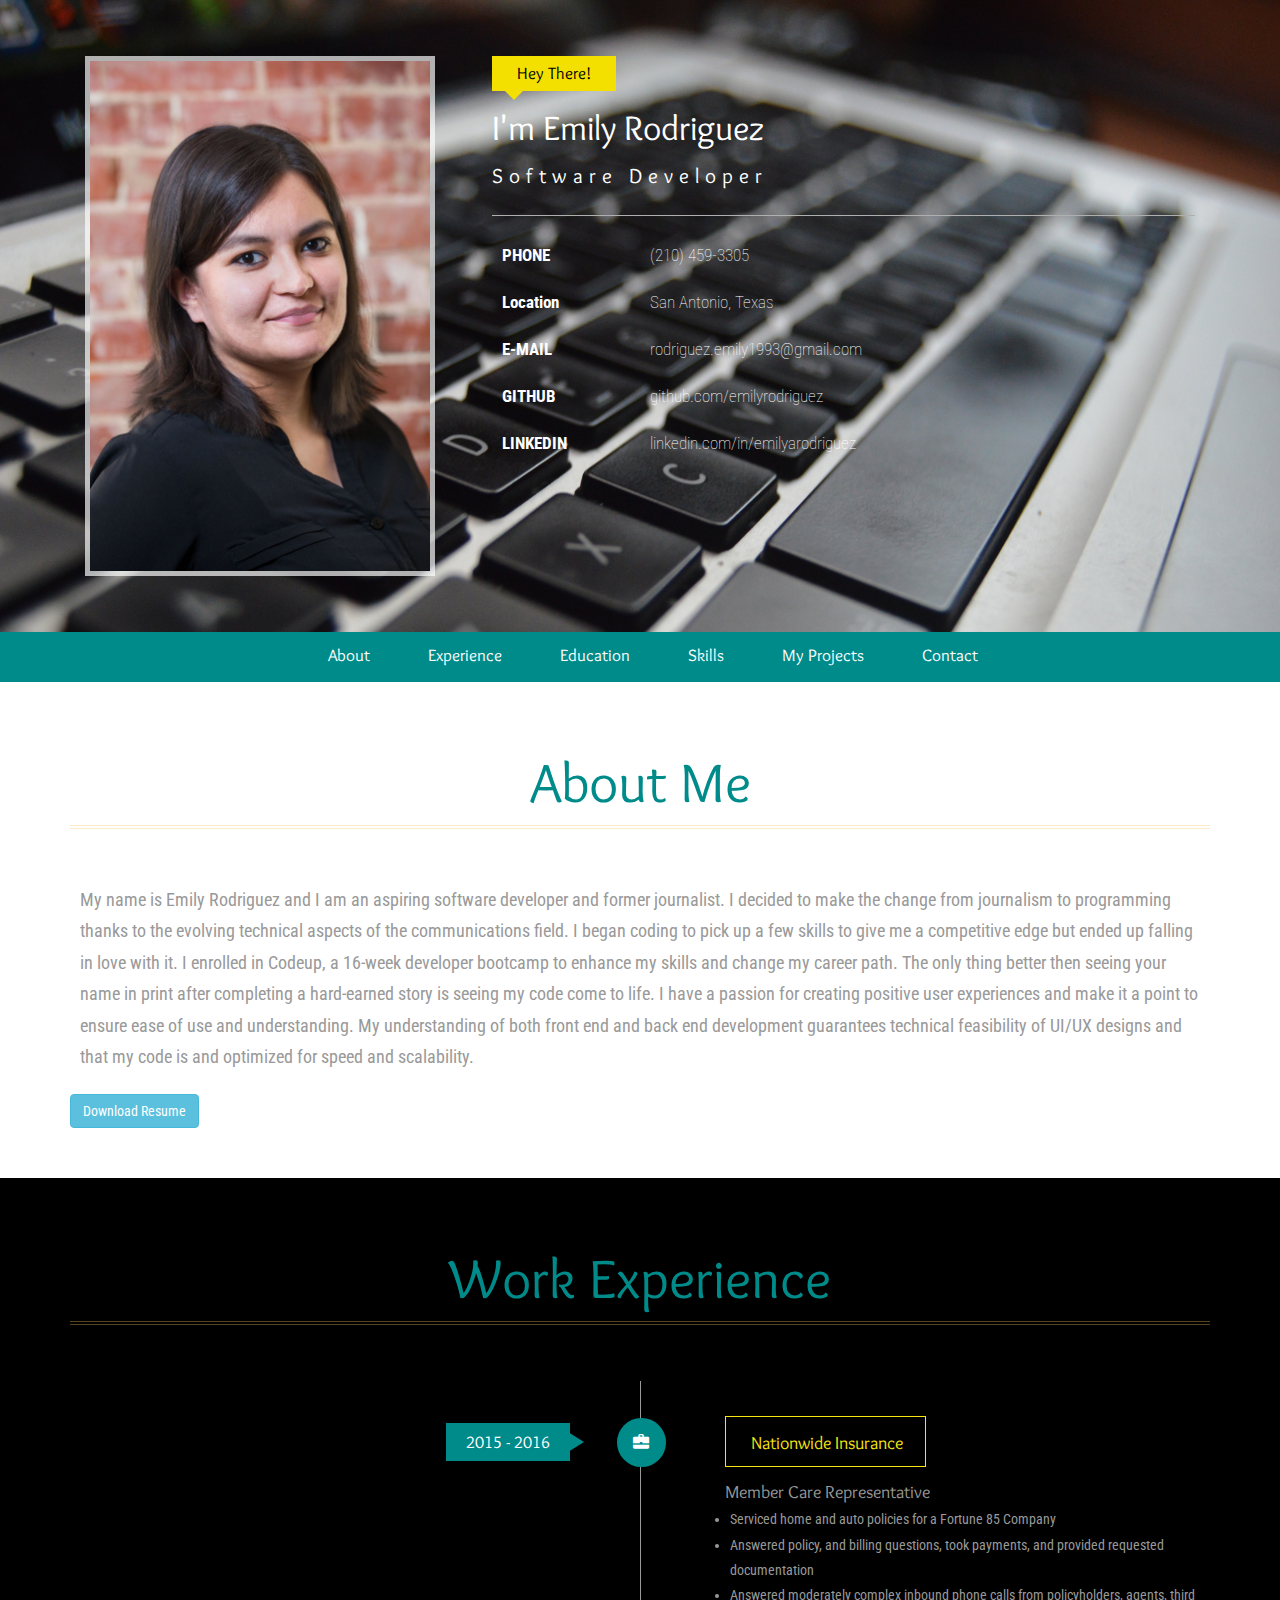
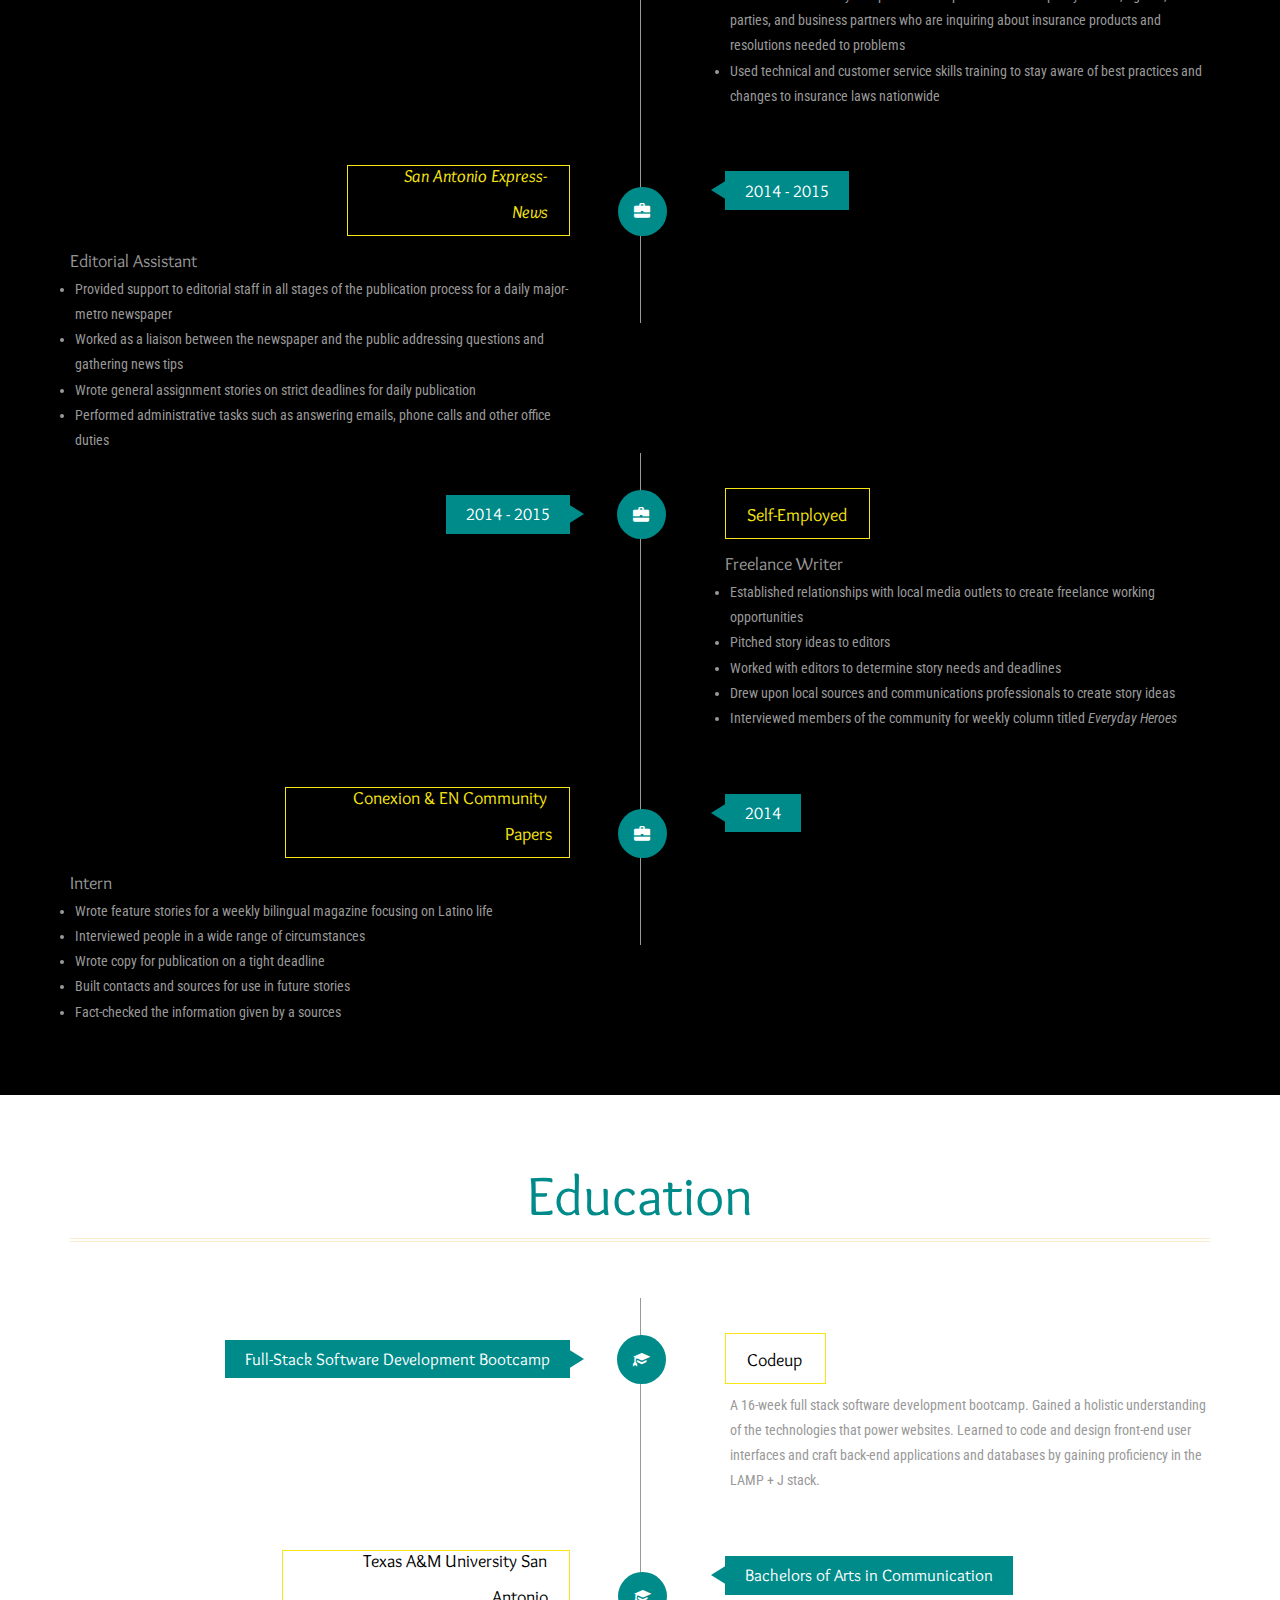
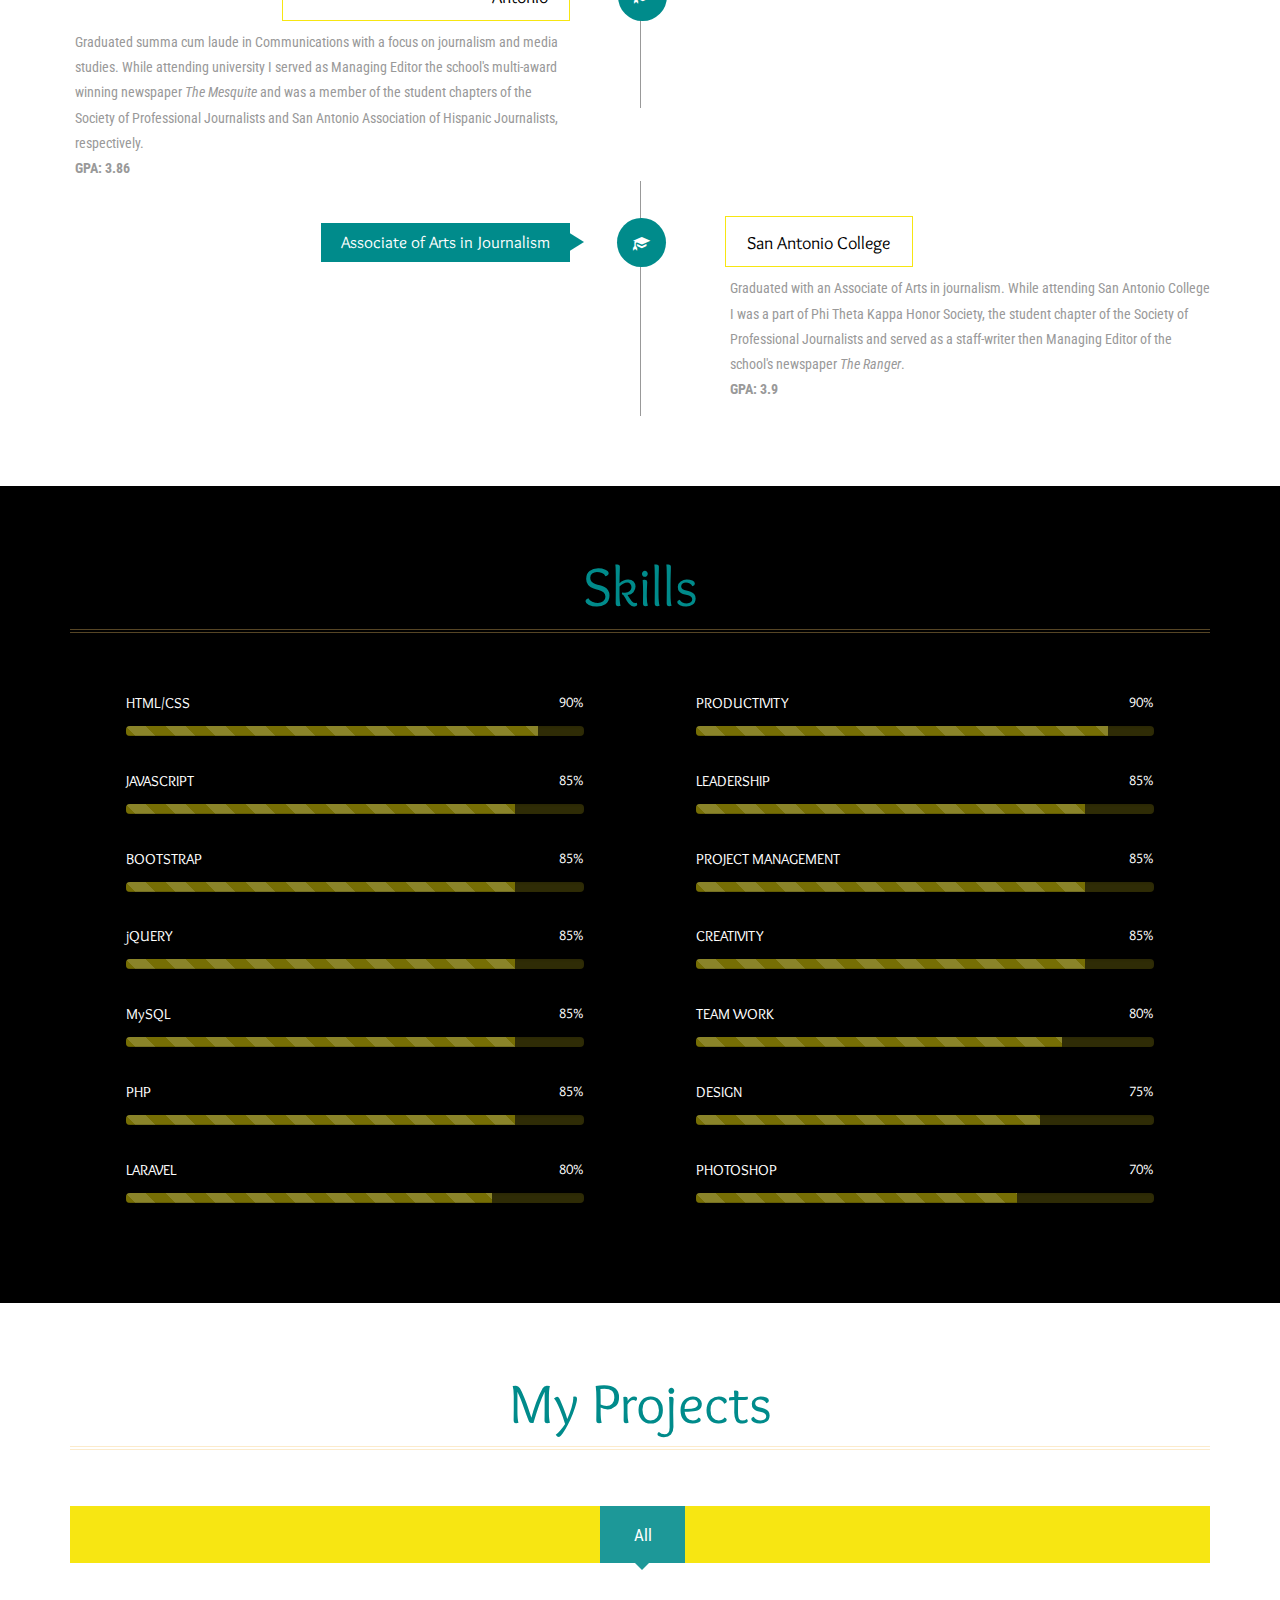
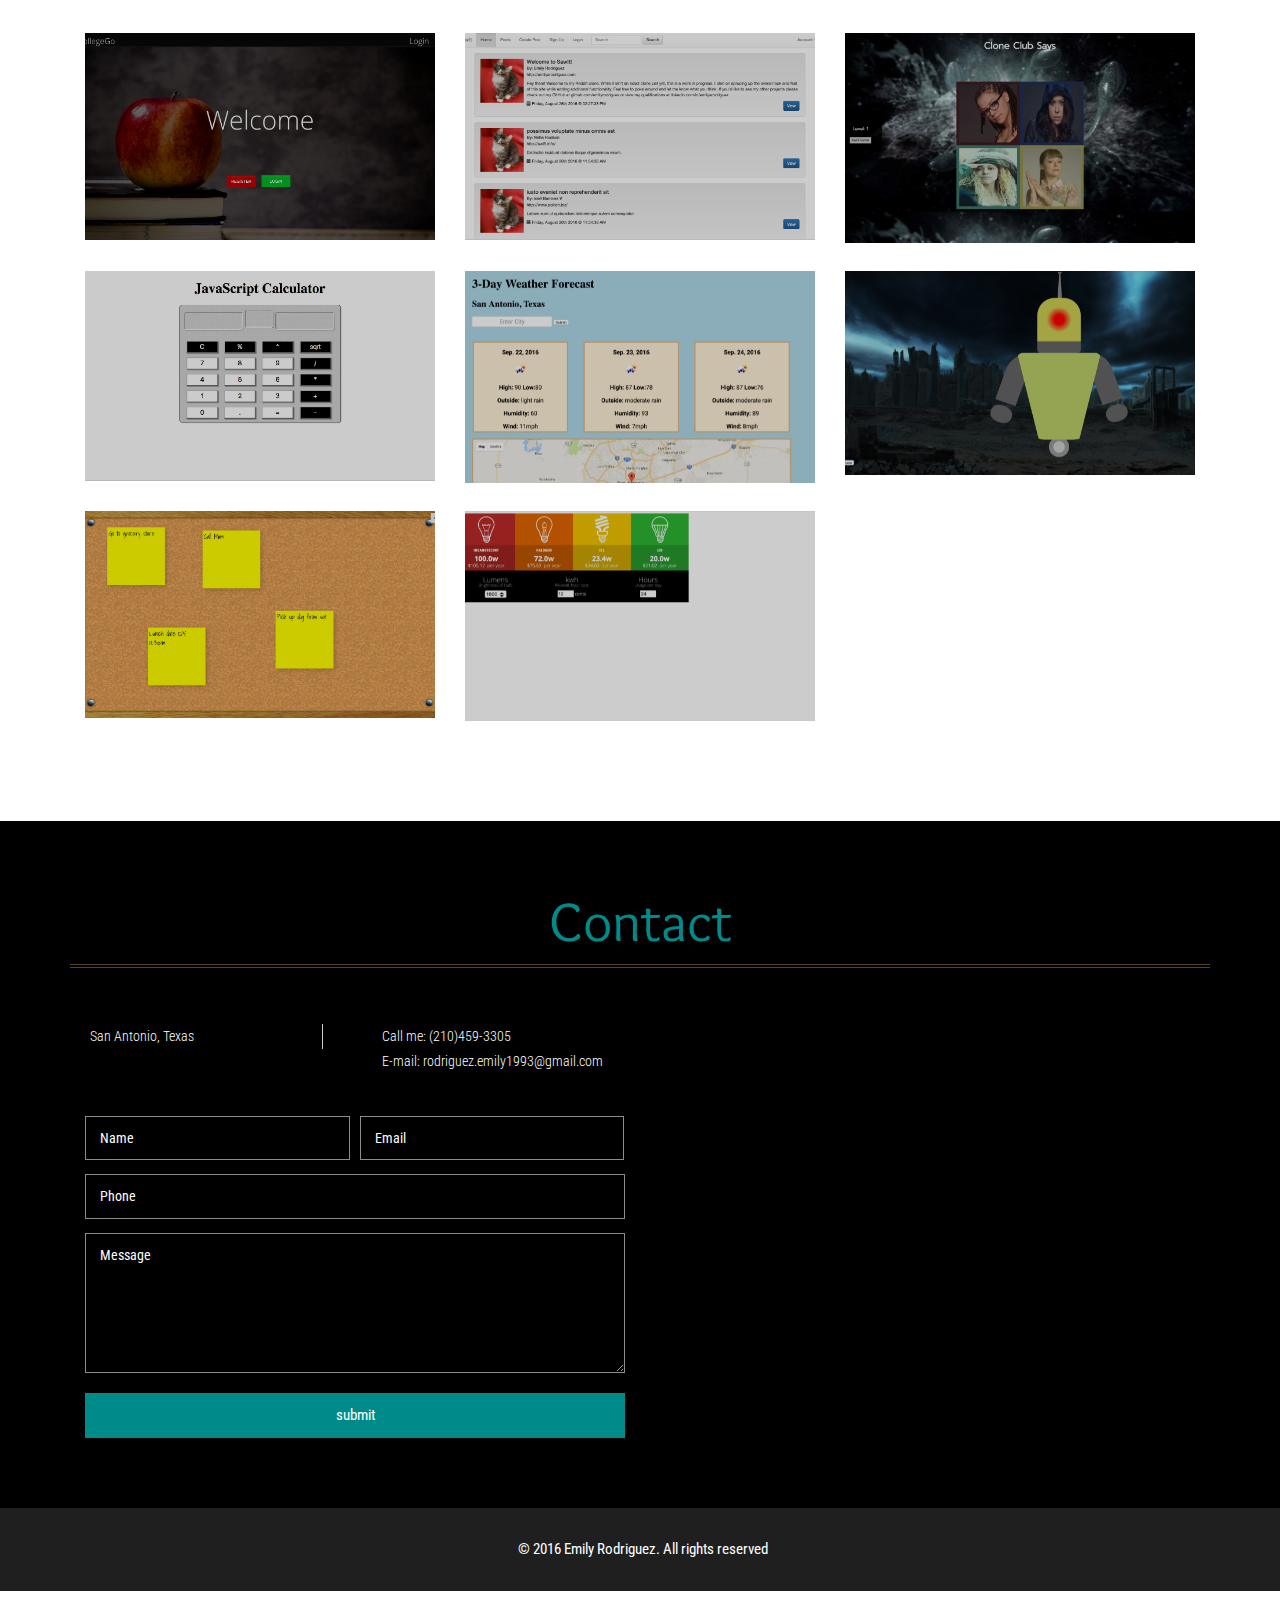
==== public/index.html @ fa739c0a "added bulb calculator portfolio item" ====
<!--
Author: W3layouts
Author URL: http://w3layouts.com
License: Creative Commons Attribution 3.0 Unported
License URL: http://creativecommons.org/licenses/by/3.0/
-->
<!DOCTYPE html>
<html>
	<head>
		<title>Emily Rodriguez Portfolio</title>
<meta name="viewport" content="width=device-width, initial-scale=1">
<meta http-equiv="Content-Type" content="text/html; charset=utf-8" />
<meta name="keywords" content="Web Developer, Software Developer, Software Engineer, entry-level"/>
<link href="css/bootstrap.css" type="text/css" rel="stylesheet" media="all">
<link href="css/style.css" type="text/css" rel="stylesheet" media="all">
<link href='//fonts.googleapis.com/css?family=Overlock:400,400italic,700,700italic,900,900italic' rel='stylesheet' type='text/css'>
<link href='//fonts.googleapis.com/css?family=Roboto+Condensed:400,300,300italic,400italic,700,700italic' rel='stylesheet' type='text/css'>
	</head>
	<body>

	<div id="home" class="banner">
		<div class="banner-info">
			<div class="container">
				<div class="col-md-4 header-left">
					<img src="images/me.jpg" alt="Emily Rodriguez"/>
				</div>
				<div class="col-md-8 header-right">
					<h2>Hey There!</h2>
					<h1>I'm Emily Rodriguez</h1>
					<h3>Software Developer</h3>
					<ul class="address">
						<li>
							<ul class="address-text">
								<li><b>PHONE</b></li>
								<li>(210) 459-3305</li>
							</ul>
						</li>
						<li>
							<ul class="address-text">
								<li><b>Location</b></li>
								<li>San Antonio, Texas</li>
							</ul>
						</li>
						<li>
							<ul class="address-text">
								<li><b>E-MAIL</b></li>
								<li><a href="mailto:example@mail.com"> rodriguez.emily1993@gmail.com</a></li>
							</ul>
						</li>
						<li>
							<ul class="address-text">
								<li><b>GITHUB</b></li>
								<li><a href="https://github.com/emilyrodriguez">github.com/emilyrodriguez</a></li>
							</ul>
						</li>
						<li>
							<ul class="address-text">
								<li><b>LINKEDIN </b></li>
								<li><a href="https://www.linkedin.com/in/emilyarodriguez">linkedin.com/in/emilyarodriguez</a></li>
							</ul>
						</li>
					</ul>

				</div>
				<div class="clearfix"> </div>
			</div>
		</div>
	</div>

	<div class="top-nav wow">
		<div class="container">
			<div class="navbar-header logo">
				<button type="button" class="navbar-toggle collapsed" data-toggle="collapse" data-target="#bs-example-navbar-collapse-1">
					Menu
				</button>
			</div>

			<div class="collapse navbar-collapse" id="bs-example-navbar-collapse-1">
				<div class="menu">
					<ul class="nav navbar">
						<li><a href="#about" class="scroll">About</a></li>
						<li><a href="#work" class="scroll">Experience</a></li>
						<li><a href="#education" class="scroll">Education</a></li>
						<li><a href="#skills" class="scroll">Skills</a></li>
						<li><a href="#projects" class="scroll">My Projects</a></li>
						<li><a href="#contact" class="scroll">Contact</a></li>
					</ul>
					<div class="clearfix"> </div>
				</div>
			</div>
		</div>
	</div>	

	<div id="about" class="about">
		<div class="container">
			<h3 class="title"> About Me</h3>
			<div>
				<p class="about">My name is Emily Rodriguez and I am an aspiring software developer and former journalist. I decided to make the change from journalism to programming thanks to the evolving technical aspects of the communications field. I began coding to pick up a few skills to give me a competitive edge but ended up falling in love with it. I enrolled in Codeup, a 16-week developer bootcamp to enhance my skills and change my career path. The only thing better then seeing your name in print after completing a hard-earned story is seeing my code come to life. I have a passion for creating positive user experiences and make it a point to ensure ease of use and understanding. My understanding of both front end and back end development guarantees technical feasibility of UI/UX designs and that my code is and optimized for speed and scalability.</p>

				<form method="get" action="/images/resume.pdf">
					<button class="btn btn-info resume" type="submit">Download Resume</button>
				</form>
			</div>
		
	</div>

	<div id="work" class="work">
		<div class="container">
			<h3 class="title">Work Experience</h3>
			<div class="work-info"> 
				<div class="col-md-6 work-left"> 
					<h4>2015 - 2016 </h4>
				</div>
				<div class="col-md-6 work-right"> 
					<h5><span class="glyphicon glyphicon-briefcase"></span> Nationwide Insurance</h5>
					<h6>Member Care Representative</h6>
					<ul>
						<li>Serviced home and auto policies for a Fortune 85 Company</li>
						<li>Answered policy, and billing questions, took payments, and provided requested documentation</li>
						<li>Answered moderately complex inbound phone calls from policyholders, agents, third parties, and business partners who are inquiring about insurance products and resolutions needed to problems</li>
						<li>Used technical and customer service skills training to stay aware of best practices and changes to insurance laws nationwide</li>
					</ul>
				</div>
				<div class="clearfix"> </div>
			</div>
			<div class="work-info"> 
				<div class="col-md-6 work-right work-right2"> 
					<h4>2014 - 2015</h4>
				</div>
				<div class="col-md-6 work-left work-left2"> 
					<h5><i>San Antonio Express-News</i> <span class="glyphicon glyphicon-briefcase"> </span></h5>
					<h6>Editorial Assistant</h6>
					<ul>
						<li>Provided support to editorial staff in all stages of the publication process for a daily major-metro newspaper</li>
						<li>Worked as a liaison between the newspaper and the public addressing questions and gathering news tips</li>
						<li>Wrote general assignment stories on strict deadlines for daily publication</li>
						<li>Performed administrative tasks such as answering emails, phone calls and other office duties</li>
					</ul>
				</div>
				<div class="clearfix"> </div>
			</div>
			<div class="work-info"> 
				<div class="col-md-6 work-left"> 
					<h4>2014 - 2015</h4>
				</div>
				<div class="col-md-6 work-right"> 
					<h5><span class="glyphicon glyphicon-briefcase"> </span>Self-Employed</h5>
					<h6>Freelance Writer</h6>
					<ul>
						<li>Established relationships with local media outlets to create freelance working opportunities</li>
						<li>Pitched story ideas to editors</li> 
						<li>Worked with editors to determine story needs and deadlines</li>
						<li>Drew upon local sources and communications professionals to create story ideas</li>
						<li>Interviewed members of the community for weekly column titled <i>Everyday Heroes</i></li>
					</ul>
				</div>
				<div class="clearfix"> </div>
			</div>
			<div class="work-info"> 
				<div class="col-md-6 work-right work-right2"> 
					<h4>2014 </h4>
				</div>
				<div class="col-md-6 work-left work-left2"> 
					<h5> Conexion & EN Community Papers<span class="glyphicon glyphicon-briefcase"></span> </h5>
					<h6>Intern</h6>
					<ul>
						<li>Wrote feature stories for a weekly bilingual magazine focusing on Latino life</li>
						<li>Interviewed people in a wide range of circumstances</li>
						<li>Wrote copy for publication on a tight deadline</li>
						<li>Built contacts and sources for use in future stories
						<li>Fact-checked the information given by a sources</li>
					</ul>
				</div>
				<div class="clearfix"> </div>
			</div>
		</div>
	</div>
	<!--//work-experience-->
	<!--education-->
	<div id="education" class="education">
		<div class="container">
			<h3 class="title">Education</h3>
			<div class="work-info"> 
				<div class="col-md-6 work-left"> 
					<h4>Full-Stack Software Development Bootcamp</h4>
				</div>
				<div class="col-md-6 work-right"> 
					<h5><span class="glyphicon glyphicon-education"></span>Codeup</h5>
					<p>A 16-week full stack software development bootcamp. Gained a holistic understanding of the technologies that power websites. Learned to code and design front-end user interfaces and craft back-end applications and databases by gaining proficiency in the LAMP + J stack.</p>
				</div>
				<div class="clearfix"> </div>
			</div>
			<div class="work-info"> 
				<div class="col-md-6 work-right work-right2"> 
					<h4>Bachelors of Arts in Communication</h4>
				</div>
				<div class="col-md-6 work-left work-left2"> 
					<h5> Texas A&M University San Antonio <span class="glyphicon glyphicon-education"></span></h5>
					<p align="left">Graduated summa cum laude in Communications with a focus on journalism and media studies. While attending university I served as Managing Editor the school's multi-award winning newspaper <i>The Mesquite</i> and was a member of the student chapters of the Society of Professional Journalists and San Antonio Association of Hispanic Journalists, respectively.</p>
					<p align="left"><b>GPA: 3.86</b></p>
				</div>
				<div class="clearfix"> </div>
			</div>
			<div class="work-info"> 
				<div class="col-md-6 work-left"> 
					<h4>Associate of Arts in Journalism</h4>
				</div>
				<div class="col-md-6 work-right"> 
					<h5><span class="glyphicon glyphicon-education"> </span>San Antonio College</h5>
					<p>Graduated with an Associate of Arts in journalism. While attending San Antonio College I was a part of Phi Theta Kappa Honor Society, the student chapter of the Society of Professional Journalists and served as a staff-writer then Managing Editor of the school's newspaper <i>The Ranger</i>.</p>
					<p><b>GPA: 3.9</b></p>
				</div>
				<div class="clearfix"> </div>
			</div>
		</div>
	</div>
	<!--//education-->
	<!--skills-->
	<div id="skills" class="skills">
		<div class="container">
			<h3 class="title">Skills</h3>
			<div class="skills-info">
				<div class="col-md-6 bar-grids">
					<h6>HTML/CSS<span>90% </span></h6>
					<div class="progress">
						<div class="progress-bar progress-bar-striped active" style="width: 90%">
						</div>
					</div>
					<h6>JAVASCRIPT  <span> 85% </span></h6>
					<div class="progress">
						<div class="progress-bar progress-bar-striped active" style="width: 85%">
						</div>
					</div>
					<h6>BOOTSTRAP  <span> 85% </span></h6>
					<div class="progress">
						<div class="progress-bar progress-bar-striped active" style="width: 85%">
						</div>
					</div>
					<h6>jQUERY<span> 85% </span></h6>
					<div class="progress">
						<div class="progress-bar progress-bar-striped active" style="width: 85%">
						</div>
					</div>

					<h6>MySQL<span> 85% </span></h6>
					<div class="progress">
						<div class="progress-bar progress-bar-striped active" style="width: 85%">
						</div>
					</div>
					<h6>PHP<span>85% </span></h6>
					<div class="progress">
						<div class="progress-bar progress-bar-striped active" style="width: 85%">
						</div>
					</div>

					<h6>LARAVEL<span> 80% </span></h6>
					<div class="progress">
						<div class="progress-bar progress-bar-striped active" style="width: 80%">
						</div>
					</div>
				</div>
				<div class="col-md-6 bar-grids">
					<h6>PRODUCTIVITY<span> 90% </span></h6>
					<div class="progress">
						<div class="progress-bar progress-bar-striped active" style="width: 90%">
						</div>
					</div>
					<h6>LEADERSHIP<span> 85% </span></h6>
					<div class="progress">
						<div class="progress-bar progress-bar-striped active" style="width: 85%">
						</div>
					</div>
					<h6>PROJECT MANAGEMENT <span> 85% </span></h6>
					<div class="progress">
						<div class="progress-bar progress-bar-striped active" style="width: 85%">
						</div>
					</div>
					<h6>CREATIVITY<span> 85% </span></h6>
					<div class="progress">
						<div class="progress-bar progress-bar-striped active" style="width: 85%">
						</div>
					</div>
					<h6>TEAM WORK<span> 80% </span></h6>
					<div class="progress">
						<div class="progress-bar progress-bar-striped active" style="width: 80%">
						</div>
					</div>
					<h6>DESIGN<span> 75% </span></h6>
					<div class="progress">
						<div class="progress-bar progress-bar-striped active" style="width: 75%">
						</div>
					</div>
					<h6>PHOTOSHOP<span> 70% </span></h6>
					<div class="progress">
						<div class="progress-bar progress-bar-striped active" style="width: 70%">
						</div>
					</div>
				</div>
				<div class="clearfix"> </div>
			</div>
		</div>
	</div>
	<!--//education-->
	<!--portfolio-->
	<div id="projects" class="portfolio">
		<div class="container">
			<h3 class="title wow zoomInLeft animated" data-wow-delay=".5s">My Projects</h3>
			<div class="sap_tabs">			
				<div id="horizontalTab" style="display: block; width: 100%; margin: 0px;">
					<ul class="resp-tabs-list wow fadeInUp animated" data-wow-delay=".7s">
						<li class="resp-tab-item"><span>All</span></li>
						<!-- <li class="resp-tab-item"><span>Html</span></li> -->
						<!-- <li class="resp-tab-item"><span> Photoshop</span></li> -->
						<!-- <li class="resp-tab-item"><span>Wordpress</span></li>					 -->
					</ul>	
					<!-- <div class="clearfix"> </div> -->	
					<div class="resp-tabs-container">
						<div class="tab-1 resp-tab-content">
							<div class="tab_img">
								<div class="col-md-4 portfolio-grids">
									<div class="grid">
										<a href="http://collegego.co" title="CollegeGo" target="_blank">
											<img src="images/collegego.jpg" alt="" class="img-responsive" />
											<div class="figcaption">
												<h3><span>CollegeGo</span></h3>
												<p>Work in Progress</p>
											</div>
										</a>	
									</div>
								</div>
								<!-- <div class="col-md-4 portfolio-grids">
									<div class="grid">
										<a href="/adlister/public/index.php" title="AdLister">
											<img src="images/adlister.jpg" alt="" class="img-responsive" />
											<div class="figcaption">
												<h3><span>Craigslist Clone</span></h3>
												<p>Work in Progress</p>
											</div>
										</a>	
									</div>
								</div> -->
								<div class="col-md-4 portfolio-grids">
									<div class="grid">
										<a href="http://reddit.emilyarodriguez.com" target="_blank" title="Reddit Clone">
											<img src="images/reddit.jpg" alt="" class="img-responsive" />
											<div class="figcaption">
												<h3><span>Reddit Clone</span></h3>
												<p>Work in Progress</p>
											</div>
										</a>	
									</div>
								</div>
								

								<div class="col-md-4 portfolio-grids">
									<div class="grid">
										<a href="/simplesimon/index.html" target="_blank" title="Simple Simon Game">
											<img src="images/simon.jpg" alt="Simple Simon" class="img-responsive" />
											<div class="figcaption">
												<h3><span>Simple Simon</span></h3>
												<p>Simple Simon game featuring BBC America's Orphan Black</p>
											</div>
										</a>	
									</div>
								</div>

								<div class="clearfix"> </div>
								<div class="col-md-4 portfolio-grids">
									<div class="grid">
										<a href="/calculator/calculator.html" target="_blank" title="JavaScript Calculator">
											<img src="images/calculator.jpg" alt="JavaScript Calculator" class="img-responsive" />
											<div class="figcaption">
												<h3><span>JavaScript Calculator</span></h3>
												<!-- <p>Sarah likes to watch clouds. She's quite depressed.</p> -->
											</div>
										</a>	
									</div>
								</div>

								<div class="col-md-4 portfolio-grids">
									<div class="grid">
										<a href="/weathermap/weather_map.html" target="_blank" title="3-Day Forecast Weather Map">
											<img src="images/weathermap.jpg" alt="" class="img-responsive" />
											<div class="figcaption">
												<h3>My<span>3-Day Forecast Weather Map</span></h3>
												<!-- <p>Sarah likes to watch clouds. She's quite depressed.</p> -->
											</div>
										</a>	
									</div>
								</div>
								<div class="col-md-4 portfolio-grids">
									<div class="grid">
										<a href="/robot/robot.html" title="CSS Robot" target="_blank">
											<img src="images/robot.jpg" alt="robot" class="img-responsive" />
											<div class="figcaption">
												<h3><span>Animated Robot</span></h3>
												<p>A robot design created by drawing shapes in CSS and animated with jQuery</p>
											</div>
										</a>	
									</div>
								</div>
								<div class="clearfix"> </div>
								<div class="col-md-4 portfolio-grids">
									<div class="grid">
										<a href="/bulletin-board/index.html" title="Bulletin Board" target="_blank">
											<img src="images/bulletin.jpg" alt="Bulletin Board" class="img-responsive" />
											<div class="figcaption">
												<h3><span>Bulletin Board</span></h3>
												<p>A bulletin board application made using React JS</p>
											</div>
										</a>	
									</div>
								</div>
								<div class="col-md-4 portfolio-grids">
									<div class="grid">
										<a href="/bulb_calculator/index.html" title="Bulb Calculator" target="_blank">
											<img src="images/bulb_calculator.jpg" alt="Bulb Calculator" class="img-responsive" />
											<div class="figcaption">
												<h3><span>Lightbulb Calculator</span></h3>
												<p>A calculator powered by Angular JS to factor the operation cost of different kinds of lightbulbs</p>
											</div>
										</a>	
									</div>
								</div>
							</div>
						</div>
				</div>
			</div>
		</div>
	</div>
	<!--//portfolio-->
	<!--contact -->
	<div class="welcome contact" id="contact">
		<div class="container">
			<h3 class="title">Contact</h3>
			<div class="contact-row">
				<div class="col-md-6 contact-right">
					<div class="address-left">
				
						<p>San Antonio, Texas</p>
					</div>
					<div class="address-right">
						<p>Call me: (210)459-3305</p>
						<p>E-mail: <a href="mailto:info@example.com">rodriguez.emily1993@gmail.com</a></p>
					</div>
					<div class="clearfix"></div>
					<div class="contact-form">
						<form action="mailto:rodriguez.emily1993@gmail.com" method="post">
							<input type="text" name="Name" placeholder="Name" required="">
							<input class="email" name="Email" type="text" placeholder="Email" required="">
							<input class="phone" name="phone" type="text" placeholder="Phone" required="">
							<textarea name="Message" placeholder="Message" required=""></textarea>
							<input type="submit" value="submit" >
						</form>
					</div>
				</div>
				<div class="clearfix"></div>
			</div>
		</div>
	</div>
	<!--//contact -->
	<!--footer-->
	<div class="footer">
		<div class="container">
			<p>© 2016 Emily Rodriguez. All rights reserved</p>
		</div>
	</div>
	<!--//footer-->
	<script src="js/jquery-1.11.1.min.js"></script>
	<!--ResponsiveTabs-->
	<script src="js/easyResponsiveTabs.js" type="text/javascript"></script>
	<script type="text/javascript">
		

	</script>
	<script type="text/javascript">
		$(document).ready(function () {
			$('#horizontalTab').easyResponsiveTabs({
				type: 'default', //Types: default, vertical, accordion           
				width: 'auto', //auto or any width like 600px
				fit: true   // 100% fit in a container
			});
		});		
	</script>
	<!--//ResponsiveTabs-->
	<script type="application/x-javascript"> addEventListener("load", function() { setTimeout(hideURLbar, 0); }, false); function hideURLbar(){ window.scrollTo(0,1); } </script> 
	<!--start-smooth-scrolling-->
	<script type="text/javascript" src="js/move-top.js"></script>
	<script type="text/javascript" src="js/easing.js"></script>	
	<script type="text/javascript">
			jQuery(document).ready(function($) {
				$(".scroll").click(function(event){		
					event.preventDefault();
					$('html,body').animate({scrollTop:$(this.hash).offset().top},1000);
				});
			});
	</script>
	<!--//end-smooth-scrolling-->
	<!--smooth-scrolling-of-move-up-->
		<script type="text/javascript">
			$(document).ready(function() {
			
				var defaults = {
					containerID: 'toTop', // fading element id
					containerHoverID: 'toTopHover', // fading element hover id
					scrollSpeed: 1200,
					easingType: 'linear' 
				};
				
				$().UItoTop({ easingType: 'easeOutQuart' });
				
			});
		</script>
		<!--//smooth-scrolling-of-move-up-->
    	<script src="js/bootstrap.js"></script>
    	<script src="js/floatingnav.js"></script>
	</body>
</html>
---- public/css/style.css ----
body{
  margin:0;
  font-family: 'Roboto Condensed', sans-serif;
  background: #fff;
}
body a{
  transition: 0.5s all;
  -webkit-transition: 0.5s all;
  -moz-transition: 0.5s all;
  -o-transition: 0.5s all;
  -ms-transition: 0.5s all;
  text-decoration:none;
}
h1,h2,h3,h4,h5,h6{
  margin:0; 
  font-family: 'Overlock', cursive;
}
p{
  margin:0;
}
ul,label{
  margin:0;
  padding:0;
}
body a:hover{
  text-decoration:none;
}
/*--banner--*/
.banner {
  background:url(../images/pexels-photo-60626-2.jpg)no-repeat center 0px;
  -webkit-background-size:contain;
  background-size:cover;
  -moz-background-size:contain;
  position: relative;
}
.banner-info{
  padding: 4em 0;
}
.header-left img {
	width: 100%;
	border: 5px solid rgba(255, 255, 255, 0.68);
}
.header-right {
	padding-left: 3em;
}
.header-right h1 {
	font-size: 2.5em;
	color: #fff;
	margin: 0.5em 0 0;
}
.header-right h2 {
	font-size: 1.2em;
	color: #000;
	background: #F3E000;
	display: inline-block;
	padding: .5em 1.5em;
	position: relative;
}
.header-right h2:before {
	width: 0;
	height: 0;
	position: absolute;
	content: '';
	bottom: -9px;
	left: 12px;
	border-style: solid;
	border-width: 10px 10px 0 10px;
	border-color: #F3E000 transparent transparent transparent;
}
.header-right h3 {
	font-size: 1.5em;
	color: #FFF;
	margin-top: 0.8em;
	letter-spacing: 6px;
}
ul.address {
	margin-top: 2em;
	border-top: 1px solid #AFAFAF;
	padding-top: 0.5em;
}
ul.address li {
	display: block;
}
ul.address li ul.address-text li {
	display: inline-block;
	font-size: 1.2em;
	color: #fff;
	margin-top: 1em;
  font-weight: 100;
}
ul.address li ul.address-text li:nth-child(1){
  width: 20%;
}
ul.address li ul.address-text li a {
	color: #fff;
  text-decoration:none;
}
ul.address li ul.address-text li a:hover{
	color: #0FF;
}
/*--//banner-top--*/

/*--top-nav--*/
.top-nav {
	background: #008B8B;
}
.nav > li {
	display: inline-block;
}
ul.nav.navbar {
	margin: 0;
	text-align: center;
}
ul.nav.navbar li a {
	color: #fff;
	font-size: 1.2em;
	font-family: 'Overlock', cursive;
}
ul.nav.navbar li a:hover,ul.nav.navbar li a.active,ul.nav.navbar li a:focus{
	color: #008B8B;
	background: #fff;
  -webkit-transform: scale(0.8);
  -moz-transform: scale(0.8);
	transform: scale(0.8);
  -o-transform: scale(0.8);
  -ms-transform: scale(0.8);
}

/*--top-nav--*/
.about,.work,.education,.skills,.portfolio,.contact{
  padding:5em 0;
}

h3.title {
	font-size: 4em;
	text-align: center;
	color: #008B8B;
	border-bottom: 4px double rgba(247, 197, 106, 0.35);
	padding-bottom: 0.2em;
  margin-bottom: 1em;
}
p, li {
	font-size: 1em;
	color: #999;
	line-height: 1.8em;
	margin-left: 5px;
}
a.scroll {
	margin-left: 20px;
}
li {
	text-align: left;

}
h6 {
	font-size: 1.25em;
	color: #999;
	line-height: 1.8em;
	text-align: left;
}

p.about {
  font-size: 1.25em;
  padding: 0;
  margin: 10px;
}
button.btn.btn-info.resume {
  margin-top: 10px;
  margin-bottom: 50px;
  width: 50%
  height: 100px;
}
.about-right {
	padding-left: 5em;
}
.about-right ul {
	border: 3px double #008B8B;
	padding: 1em 2em;
}
.about-right h5 {
	font-size: 2em;
	text-align: center;
	color: #008B8B;
}
.about-right ul li {
	display: block;
	color: #999;
	margin: 1em 0;
  font-size:1em;
}
.about-right ul li span.glyphicon {
	font-size: 0.8em;
  margin-right: 6px;
}
#map {
	width: 300px;
	height: 300px;
	margin: 0, 20, 10, 0;
	position: relative;
}
/*--//about--*/
/*--work--*/
.work {
	background: #000;
}
.work-left {
	text-align: right;
	padding: 3em 5em 0 0;
}
.work-right {
	border-left: 1px solid #999;
	padding: 2.5em 0 2em 6em;
}
.work-info h4 {
	font-size: 1.2em;
	background: darkcyan;
	display: inline-block;
	padding: .6em 1.2em;
	color: #fff;
  position:relative;
}
.work-info h4:before {
	width: 0;
	height: 0;
	position: absolute;
  /*-- w3layouts --*/
	content: '';
	top: 9px;
	right: -14px;
	border-style: solid;
	border-width: 10px 0 10px 16px;
	border-color: transparent transparent transparent rgb(0, 139, 139);
}
.work-info h5 {
	font-size: 1.3em;
	color: #F7E612;
	margin-bottom: .5em;
	border: 1px solid #F7E612;
	display: inline-block;
	padding: 0 1.2em;
}
.work-info h5 span.glyphicon {
	font-size: 0.9em;
	color: #fff;
	background: #008B8B;
	padding: 1em;
	-webkit-border-radius: 70%;
	-moz-border-radius: 70%;
	border-radius: 70%;
	-webkit-transition: .5s all;
	-moz-transition: .5s all;
	transition: .5s all;
	-webkit-transform: scale(1);
	-moz-transform: scale(1);
	transform: scale(1);
	-o-transform: scale(1);
	-ms-transform: scale(1);
}
.work-right h5 span.glyphicon {
	margin-right: 5em;
	margin-left: -8em;
}
.work-left2 h5 span.glyphicon {
	margin-left: 4em;
	margin-right: -7.3em;
	z-index: 9;
}
.work-right.work-right2 {
	min-height: 210px;
	float: right;
}
.work-right.work-right2 h4:before {
	left: -14px;
  -webkit-transform: rotate(180deg);
  -moz-transform: rotate(180deg);
  /*-- agileits --*/
	transform: rotate(180deg);
  -o-transform: rotate(180deg);
  -ms-transform: rotate(180deg);
}
.work-right.work-right2 h4 {
	margin-top: 0.8em;
}
.work-info:hover h5 span.glyphicon {
	color: #F7E612;
  -webkit-transform: scale(1.2);
  -moz-transform: scale(1.2);
	transform: scale(1.2);
  -o-transform: scale(1.2);
  -ms-transform: scale(1.2);
}
/*--//work--*/
/*--education--*/
.education .work-info h5 {
	color: #000;
}
/*--//education--*/
/*--skills--*/
.skills{
  background:#000;
}
.bar-grids {
	padding: 0 4em;
}
.progress {
	height: 10px;
	margin-bottom: 2.2em;
	background-color: #2F2C06;
}
.progress-bar { 
	background-color: #766E04;
}
.bar-grids h6 {
	font-size: 1.1em;
	color: #fff;
	margin-bottom: 0.6em;
}
.bar-grids h6 span {
	float: right;
	font-size: 0.9em;
}
/*--//skills--*/
/*--portfolio--*/
/*--SAP--*/
ul.resp-tabs-list {  
/*-- w3layouts --*/
background: #F7E612;
}
.sap_tabs{
  clear:both;
  padding: 0;
}
.tab_box{
  background:#fd926d;
  padding: 2em;
}
.top1{
  margin-top: 2%;
}
.resp-tabs-list {
	list-style: none;
	margin: 0 auto 3em;
	text-align: center;
}
.resp-tab-item {
	color: #000;
	font-size: 1.2em;
	cursor: pointer;
	display: inline-block;
	list-style: none;
	outline: none;
	-webkit-transition: all 0.5s;
	-moz-transition: all 0.5s;
	-ms-transition: all 0.5s;
	-o-transition: all 0.5s;
	transition: all 0.5s;
	padding: 0.8em 2em;
	font-weight: 400;
  position:relative;
}
.resp-tab-item:hover{
	color: #1D9898;
}
.resp-tab-active,.resp-tab-active:hover{
	text-shadow: none;
	color: #fff;
	background: #1D9898;
}
.resp-tab-active:before {
	width: 0;
	height: 0;
	position: absolute;
	content: '';
	bottom: -7px;
	left: 41%;
  /*-- agileits --*/
	border-style: solid;
	border-width: 7px 7px 0 7px;
	border-color: #1D9898 transparent transparent transparent;
}
.resp-tabs-container {
  padding: 0px;
  clear: left;  
}
h2.resp-accordion {
  cursor: pointer;
  padding: 5px;
  display: none;
}
.resp-tab-content {
  display: none;
}
.resp-content-active, .resp-accordion-active {
   display: block;
}
/*--//SAP--*/
/*--img-hover--*/
.portfolio-grids {
	margin-top: 2em;
}
.grid {
  position: relative;
  overflow:hidden;
  background: #000;
}
.grid img {
  opacity: 0.8;
}
.grid .figcaption {
	padding: 2em 2.5em;
	color: #fff;
	-webkit-backface-visibility: hidden;
	backface-visibility: hidden;
}
.grid .figcaption::before,
.grid .figcaption::after {
  pointer-events: none;
}

.grid .figcaption{
  position: absolute;
  top: 0;
  left: 0;
  width: 100%;
  height: 100%;
}

/* Anchor will cover the whole item by default */

.grid img {
  max-width: none;
  width: 100%;
  width: -webkit-calc(100% + 20px);
  width: calc(100% + 20px);
  -webkit-transition: opacity 0.35s, -webkit-transform 0.35s;
  -moz-transition: opacity 0.35s, -moz-transform 0.35s;
  transition: opacity 0.35s, transform 0.35s;
  -webkit-transform: translate3d(-10px,0,0);
  -moz-transform: translate3d(-10px,0,0);
  transform: translate3d(-10px,0,0);
  -o-transform: translate3d(-10px,0,0);
  -ms-transform: translate3d(-10px,0,0);
  -webkit-backface-visibility: hidden;
  backface-visibility: hidden;
}
.grid:hover img {
  -moz-opacity: 0.5;
  opacity: 0.5;
  -webkit-transform: translate3d(0,0,0);
  -moz-transform: translate3d(0,0,0);
  transform: translate3d(0,0,0);
  -o-transform: translate3d(0,0,0);
  -ms-transform: translate3d(0,0,0);  
}
.grid .figcaption {
  text-align: left;
}
.grid h3 {
	position: relative;
	overflow: hidden;
	padding: 0.5em 0;
  -moz-opacity: 0;
	opacity: 0;
	text-transform: uppercase;
	font-size: 2em;
	color: #fff;
}
.grid h3 span {
	font-weight: 800;
	margin-left: 5px;
}
.grid h3::after {
  position: absolute;
  bottom: 0;
  left: 0;
  width: 100%;
  height: 2px;
  background: #fff;
  content: '';
  -webkit-transition: -webkit-transform 0.35s;
  -moz-transition: transform 0.35s;
  transition: transform 0.35s;
  -webkit-transform: translate3d(-100%,0,0);
  -moz-transform: translate3d(-100%,0,0);
  transform: translate3d(-100%,0,0);
  -o-transform: translate3d(-100%,0,0);
  -ms-transform: translate3d(-100%,0,0);
}
.grid:hover h3::after {
  -webkit-transform: translate3d(0,0,0);
  -moz-transform: translate3d(0,0,0);
  transform: translate3d(0,0,0);
  -o-transform: translate3d(0,0,0);
  -ms-transform: translate3d(0,0,0);
}
.grid:hover h3 {
  -moz-opacity:1;
  opacity:1;
}
.grid p {
	padding: 1em 0 0;
  -moz-opacity:1;
	opacity: 0;
	-webkit-transition: opacity 0.35s, -webkit-transform 0.35s;
  -moz-transition: opacity 0.35s, transform 0.35s;
	transition: opacity 0.35s, transform 0.35s;
	-webkit-transform: translate3d(100%,0,0);
  -moz-transform: translate3d(100%,0,0);
	transform: translate3d(100%,0,0);
  -o-transform: translate3d(100%,0,0);
  -ms-transform: translate3d(100%,0,0);
	color: #fff;
	letter-spacing: 2px;
}
.grid:hover p {
  -moz-opacity: 1;
  opacity: 1;
  -webkit-transform: translate3d(0,0,0);
  -moz-transform: translate3d(0,0,0);
  transform: translate3d(0,0,0);
  -o-transform: translate3d(0,0,0);
  -ms-transform: translate3d(0,0,0);
}
/*--//portfolio--*/
/*--contact--*/
div#contact.welcome.contact {
	margin-top: 100px;
}
.contact{
  background:#000;
}
.contact-left iframe {
	width: 100%;
	min-height: 29.5em;
	border: none;
}
.contact-form h5 {
	font-size: 2em;
	color: #333;
}
.address-left {
	float: left;
	width: 41%;
  position: relative;
}
.address-right {
	float: right;
	width: 46%;
}
.contact p {
	color: #fff;
	font-weight: 300;
}
.contact p a {
	color: #fff;
}
.contact p a:hover{
	color: #F7E612;
}
.address-left:after {
	content: '';
	width: 1px;
	height: 100%;
	background: #ccc;
	position: absolute;
	top: 0;
	right: -17px;
}
.contact-form input[type="text"] {
	width: 49%;
	color: #fff;
	background: none;
	outline: none;
	font-size: 1em;
	padding: .8em 1em;
	border: 1px solid #8C8C8C;
	-webkit-appearance: none;
	display: inline-block;
}
.contact-form input[type="text"].email {
	margin: 3em 0 1em 0.5em;
}
.contact-form input[type="text"].phone {
	width: 100%;
	margin-bottom: 1em;
}
.contact-form textarea {
	width: 100%;
	background: none;
	color: #fff;
	font-size: 1em;
	outline: none;
	padding: .8em 1em;
	border: 1px solid #8C8C8C;
	min-height: 10em;
	-webkit-appearance: none;
}
.contact-form input[type="submit"] {
	outline: none;
	color: #fff;
	padding: 0.6em 1em;
	font-size: 1.1em;
	margin: 1em 0 0 0;
	-webkit-appearance: none;
	background: #008B8B;
	border: 2px solid #008B8B;
	transition: 0.5s all;
	-webkit-transition: 0.5s all;
	transition: 0.5s all;
	-moz-transition: 0.5s all;
	width: 100%;
}
.contact-form input[type="submit"]:hover {
	background: none;
	color: #008B8B;
}
::-webkit-input-placeholder {
  color:#fff !important;
}

:-moz-placeholder { /* Firefox 18- */
  color:#fff !important; 
}

::-moz-placeholder {  /* Firefox 19+ */
  color:#fff !important;
}

:-ms-input-placeholder {  
  color:#fff !important;
}
/*--//contact--*/
/*--footer--*/
.footer {
	padding: 2em 0;
	text-align: center;
	background: #1F1F1F;
	margin-bottom: -80px;
}
.footer p {
	color: #fff;
  font-size: 1.1em;
}
.footer p a{
	color: #F7E612;
}
.footer p a:hover{
	color: #fff;
}
/*--//footer--*/
/*--slider-up-arrow--*/
#toTop {
  display: none;
  text-decoration: none;
  position: fixed;
  bottom: 3%;
  right: 3%;
  overflow: hidden;
  width: 32px;
  height: 32px;
  border: none;
  text-indent: 100%;
  /*background: url("../images/move-up.png") no-repeat 0px 0px;*/
  z-index:999;
}
#toTopHover {
  width: 32px;
  height: 32px;
  display: block;
  overflow: hidden;
  float: right;
  opacity: 0;
  -moz-opacity: 0;
  filter: alpha(opacity=0);
}
/*--//slider-up-arrow--*/
/*---- responsive-design -----*/
@media(max-width:1366px){
.about,.work,.education,.skills,.portfolio,.contact {
	padding: 5em 0;
}
.work-right.work-right2 {
	min-height: 200px;
}
.work-right {
	padding: 2.5em 0 1em 6em;
}
}
@media(max-width:1080px){
.header-left {
	padding: 0;
}
ul.address {
	margin-top: 1em;
}
ul.address li ul.address-text li {
	margin-top: 0.8em;
}
.about, .work, .education, .skills, .portfolio, .contact {
	padding: 4em 0;
}
h3.title {
	font-size: 3.6em;
  margin-bottom: 0.8em;
}
.about-right {
	padding-left: 1em;
}
.work-right {
	padding: 2.5em 0 0.5em 6em;
}
.resp-tabs-list {
	margin: 0 auto 1.5em;
}
.contact-form input[type="text"] {
	width: 48.8%;
}
}
@media(max-width:1024px){
.header-right h1 {
	font-size: 2.3em;
}
}
@media(max-width:991px){
.banner-info {
	padding: 3.5em 0;
}
@media(max-width:767px){
.navbar-toggle {
	float: none;
	width: 100%;
	text-align: center;
	margin: 0;
	font-size: 1.3em;
	color: #fff;
}
.header-left {
	float: left;
	width: 40%;
}
.header-right {
	padding-left: 2em;
	float: right;
	width: 60%;
	padding-right: 0;
}
.header-right h2 {
	font-size: 1em;
}
.header-right h1 {
	font-size: 2em;
}
.header-right h6 {
	font-size: 0.9em;
	margin-top: 0.6em;
	letter-spacing: 5px;
}
ul.address li ul.address-text li {
	font-size: 1.1em;
}
ul.nav.menu li a {
	padding: 1em 1.5em;
}
h3.title {
	font-size: 3.5em;
	margin-bottom: 0.6em;
}
h3#about {
  color: #FFF !important;
  padding: 0;
  letter-spacing: 6px;
  margin-top: 5px;
}
.about-left {
	float: left;
	width: 65%;
  padding-left: 0;
}
.about-right {
	float: right;
	width: 35%;
	padding: 0;
}
.about-right ul {
	border-width: 3px;
	padding: 1em;
}
.work-left {
	padding: 2em 4em 0 0;
	float: left;
	width: 50%;
}
.work-right {
	padding: 2em 0 0.5em 5em;
	float: right;
	width: 50%;
}
.work-right h5 span.glyphicon {
	margin-right: 5em;
	margin-left: -7.3em;
}
.work-info h5 {
	font-size: 1.2em;
	padding: 0 1em;
}
.work-left2 h5 span.glyphicon {
	margin-left: 3.4em;
	margin-right: -6.4em;
}
.work-right.work-right2 {
	min-height: 220px;
}
.bar-grids {
	padding: 0 2em;
	float: left;
	width: 50%;
}
.portfolio-grids {
	margin-top: 1em;
	width: 33.33%;
	padding: 0 .5em;
  float: left;
}
.grid .figcaption {
	padding: 1em 1.5em;
}
.grid h3 {
	font-size: 1.5em;
}
.grid p {
	letter-spacing: 1px;
}
.contact-left iframe {
	width: 100%;
	min-height: 20em;
	border: none;
}
.contact-right {
	margin-top: 2em;
}
.contact-form input[type="text"].email {
	margin: 2em 0 1em 0.5em;
}
}
@media(max-width:800px){
.about, .work, .education, .skills, .portfolio, .contact {
	padding: 3em 0;
}
h3.title {
	font-size: 3.3em;
	margin-bottom: 0.6em;
}
#swipebox-title {
	font-size: 0.9em;
}
}
@media(max-width:768px){
.banner-info {
	padding: 3em 0;
}
@media(max-width:767px){
.navbar-header {
	float: none;
	width: 100%;
	text-align: center;
	padding: 10px;
	margin: 0;
	font-size: 1.5em;
	color: #fff;
	background-color: #008B8B;
}
.nav > li {
	display: block;
}
ul.nav.menu li a {
	padding: 0.8em 1.5em;
	font-size: 1.1em;
}
}
@media(max-width:640px){
	.header-right h2 {
		font-size: 0.9em;
	}
	.header-right h2:before {
		bottom: -7px;
		left: 9px;
		border-width: 7px 7px 0 7px;
	}
	ul.address li ul.address-text li {
		font-size: 1em;
	}
	.header-right h6 {
		font-size: 0.85em;
	}
	ul.address {
		margin-top: 0.5em;
	}
	.banner-info {
		padding: 2em 0;
	}
	.about, .work, .education, .skills, .portfolio, .contact {
		padding: 2em 0;
	}
	h3.title {
		font-size: 2.8em;
		margin-bottom: 0.5em;
	}
	.about-left {
		float: none;
		width: 100%;
		padding: 0;
	}
	.about-right {
		float: none;
		width: 100%;
		margin-top: 1em;
	}
	.work-right.work-right2 {
		min-height: 235px;
	}
	.bar-grids {
		padding: 0 1.5em;
	}
	.bar-grids h6 {
		font-size: 1em;
	}
	.progress {
		margin-bottom: 2em;
	}
	.resp-tab-item {
		font-size: 1.1em;
		padding: 0.6em 2em;
	}
	.contact-left iframe {
		min-height: 17em;
	}
	.contact-left {
		padding: 0;
	}
	.contact-right {
		margin-top: 1em;
	  	padding: 0;
	}
	.contact-form input[type="text"] {
		padding: .6em 1em;
	}
	.footer {
		padding: 1.5em 0;
	}
}
@media(max-width:480px){
  .header-left {
	  float: none;
	  width: 40%;
	  margin: 0 auto;
  }
  .header-right {
	  float: none;
	  width: 100%;
  }
  h3.title {
	  font-size: 2.5em;
  }
  p {
	  font-size: 0.9em;
  }
  .work-info h4 {
	  font-size: 1em;
  }
  .work-info h4:before {
	  right: -10px;
	  border-width: 7px 0 7px 10px;
  }
  .work-info h5 {
	  font-size: 1em;
  }
  .work-left {
	  padding: 1em 3em 0 0;
  }
  .work-right {
	  padding: 1em 0 0.5em 3em;
  }
  .work-right h5 span.glyphicon {
	  margin-right: 3em;
	  margin-left: -6em;
  }
  .work-right.work-right2 h4:before {
	  left: -10px;
  }
  .work-left2 h5 span.glyphicon {
	  margin-left: 3em;
	  margin-right: -6.2em;
  }
  .bar-grids {
	  padding: 0 1em;
	  float: none;
	  width: 100%;
  }
  .progress {
	  margin-bottom: 1.5em;
  }
  .portfolio-grids {
	  width: 50%;
  }
  .grid .figcaption {
	  padding: 0.5em 1em;
  }
  .grid p {
	  letter-spacing: 0px;
	  padding: .5em 0 0;
  }
  .contact-form input[type="submit"] {
	  font-size: 1em;
  }
  .footer p {
	  font-size: 1em;
  }
}
@media(max-width:414px){
	.work-right.work-right2 {
		min-height: 260px;
	}
	.resp-tab-item {
		font-size: 1em;
		padding: 0.6em 1.3em;
	}
	.portfolio-grids {
		width: 100%;
		float: none;
		padding: 0;
	}
	.contact-form input[type="text"] {
		width: 100%;
		margin-top: 1em;
	}
	.contact-form input[type="text"].email {
		margin: 1em 0 0 0;
	}
	.address-left {
		width: 45%;
	}
	.address-right {
		width: 42%;
	}
	.contact-form textarea {
		min-height: 8em;
	}
}
@media(max-width:375px){
	.header-right {
		padding-left: 0;
	}
	.work-left {
		width: 100%;
		text-align: left;
	  padding: 1em 0 0 0;
	}
	.work-right {
		padding: 1em 0 0.5em 2em;
		width: 95%;
	  border: none;
	}
	.work-right h5 span.glyphicon {
		margin-right: 2em;
		margin-left: -5em;
	}
	.work-right.work-right2 {
		min-height: inherit;
		padding: 0;
	}
	.resp-tab-item {
		padding: 0.6em 1em;
	}
	.resp-tab-active:before {
		bottom: -5px;
		left: 37%;
		border-width: 5px 5px 0 5px;
	}
	.resp-tabs-list {
		margin: 0 auto 0.5em;
	}
	.address-left,.address-right{
		width: 100%;
		float: none;
	}
	.contact-left iframe {
		min-height: 13em;
	}
	.address-left:after {
		right: 0;
		width: 0px;
	}
	.contact-form input[type="submit"] {
		font-size: 0.9em;
	}
}
@media(max-width:320px){
	.banner-info {
		padding: 1em 0;
	}
	.header-left {
		width: 50%;
	}
	.header-right h1 {
		font-size: 1.8em;
	}
	.header-right h6 {
		letter-spacing: 1px;
	}
	ul.address li ul.address-text li {
		font-size: 0.9em;
	}
	ul.address li ul.address-text li:nth-child(1) {
		width: 25%;
	}
	ul.nav.menu li a {
		padding: 0.6em 1.5em;
		font-size: 1em;
	}
	.about, .work, .education, .skills, .portfolio, .contact {
		padding: 1em 0;
	}
	h3.title {
		font-size: 2em;
	}
	.progress {
		height: 7px;
	}
	.bar-grids {
		padding: 0;
	}
	.bar-grids h6 {
		font-size: 0.9em;
	}
	.resp-tab-item {
		padding: 0.6em 1em;
		font-size: 0.9em;
	}
	.contact-form input[type="text"] {
		font-size: 0.9em;
	}
	.contact-form textarea {
		font-size: 0.9em;
	}
}
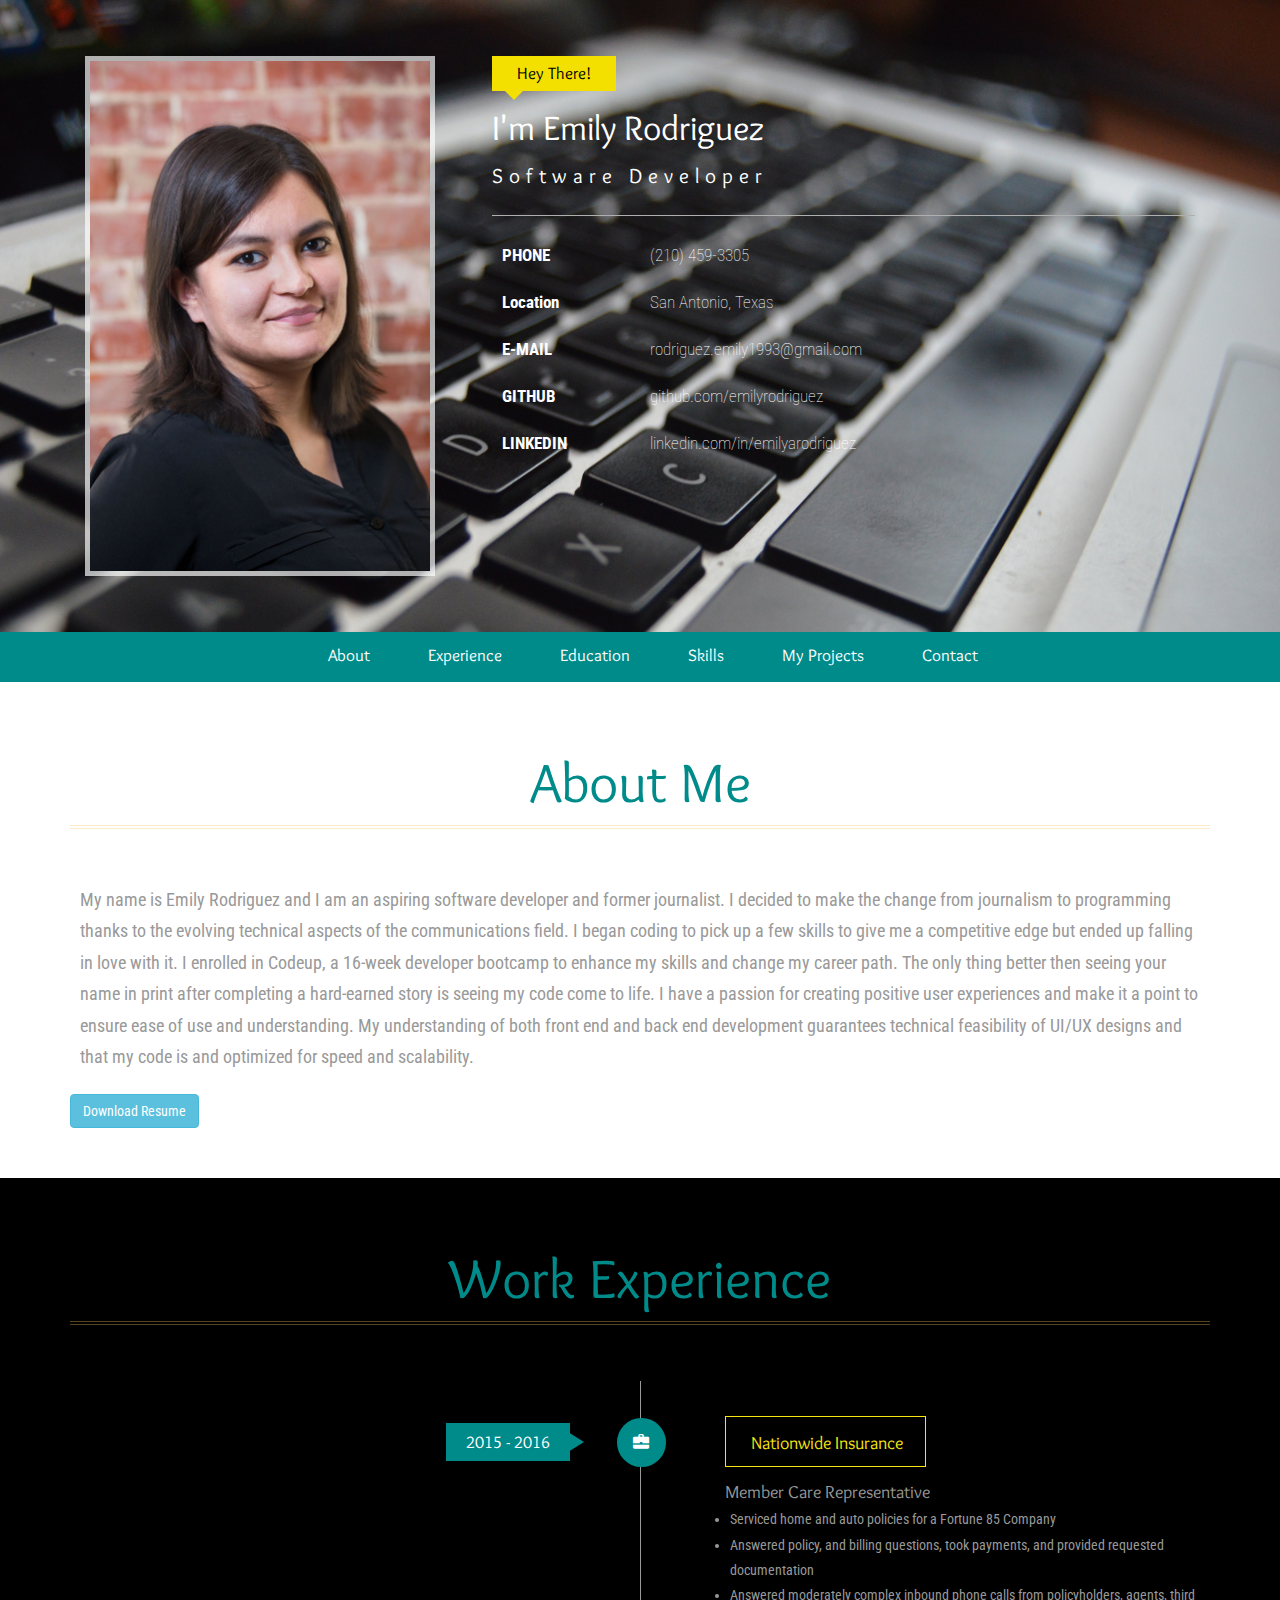
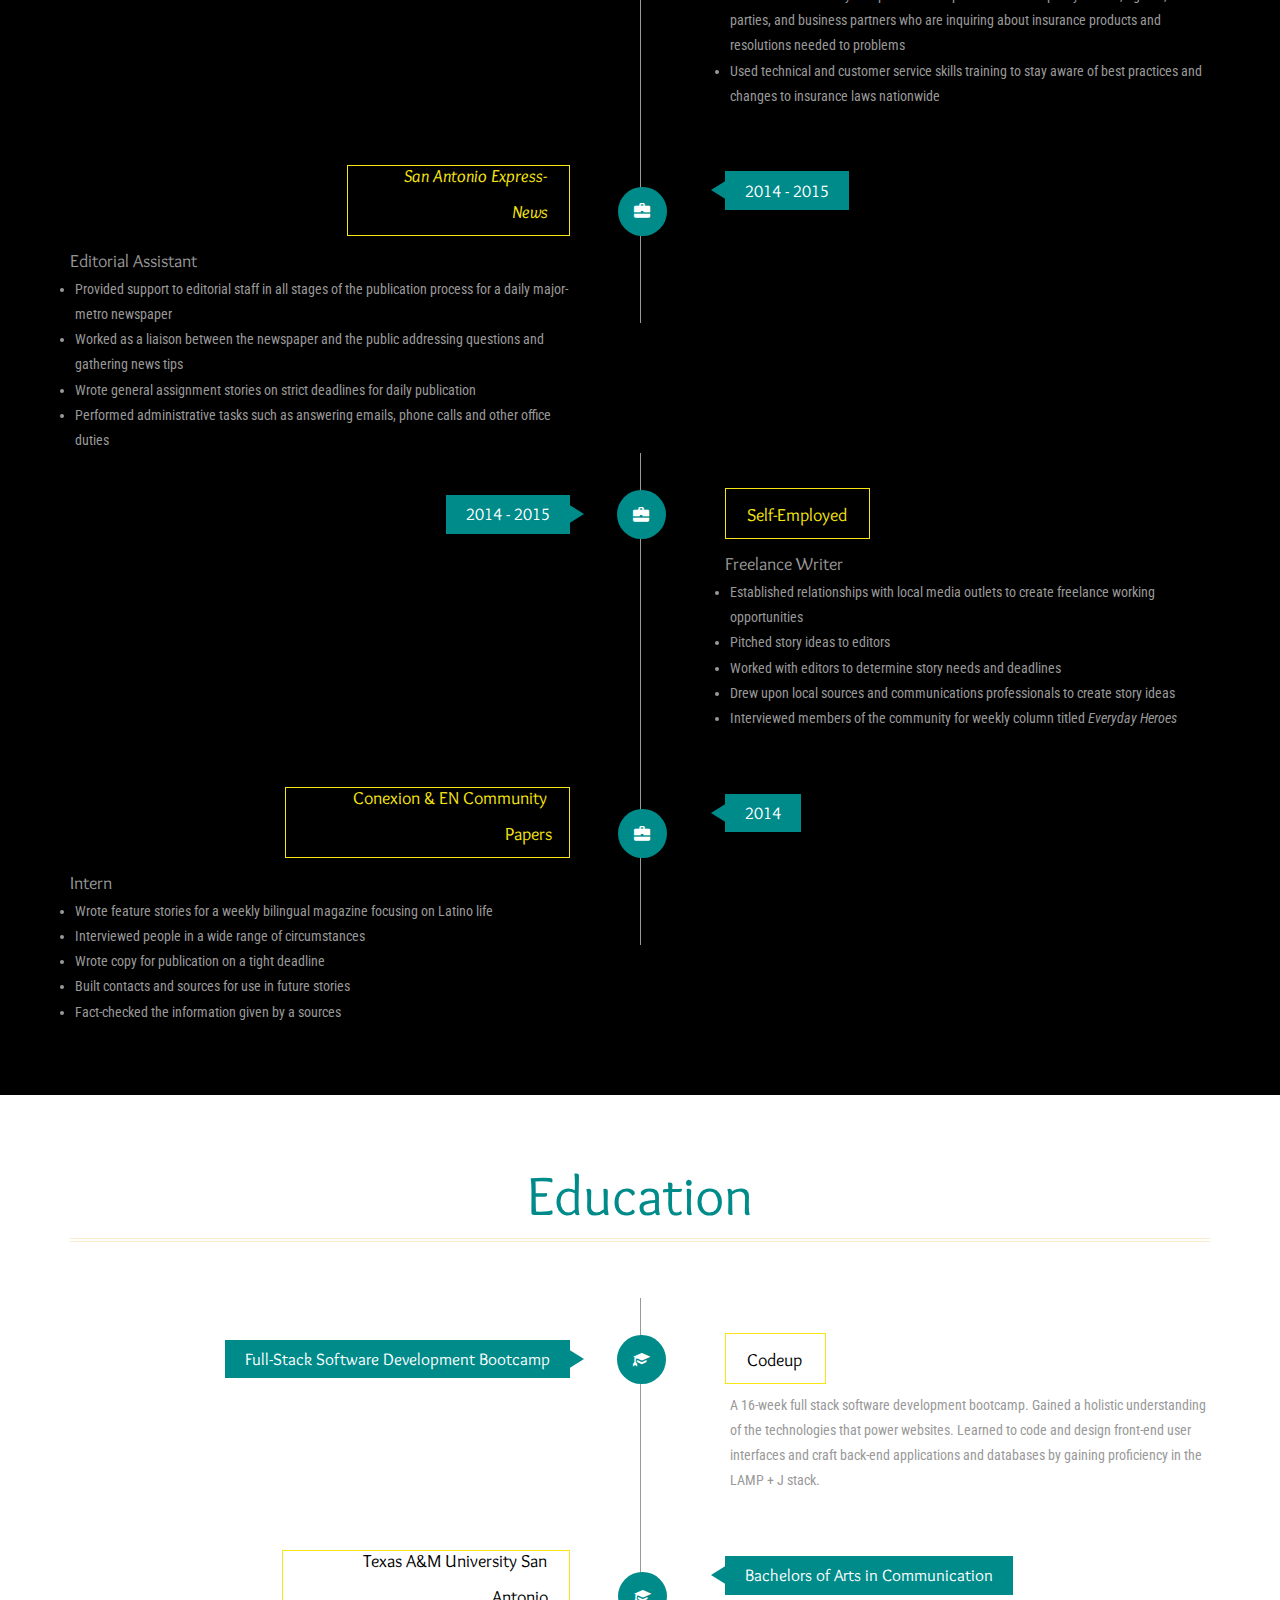
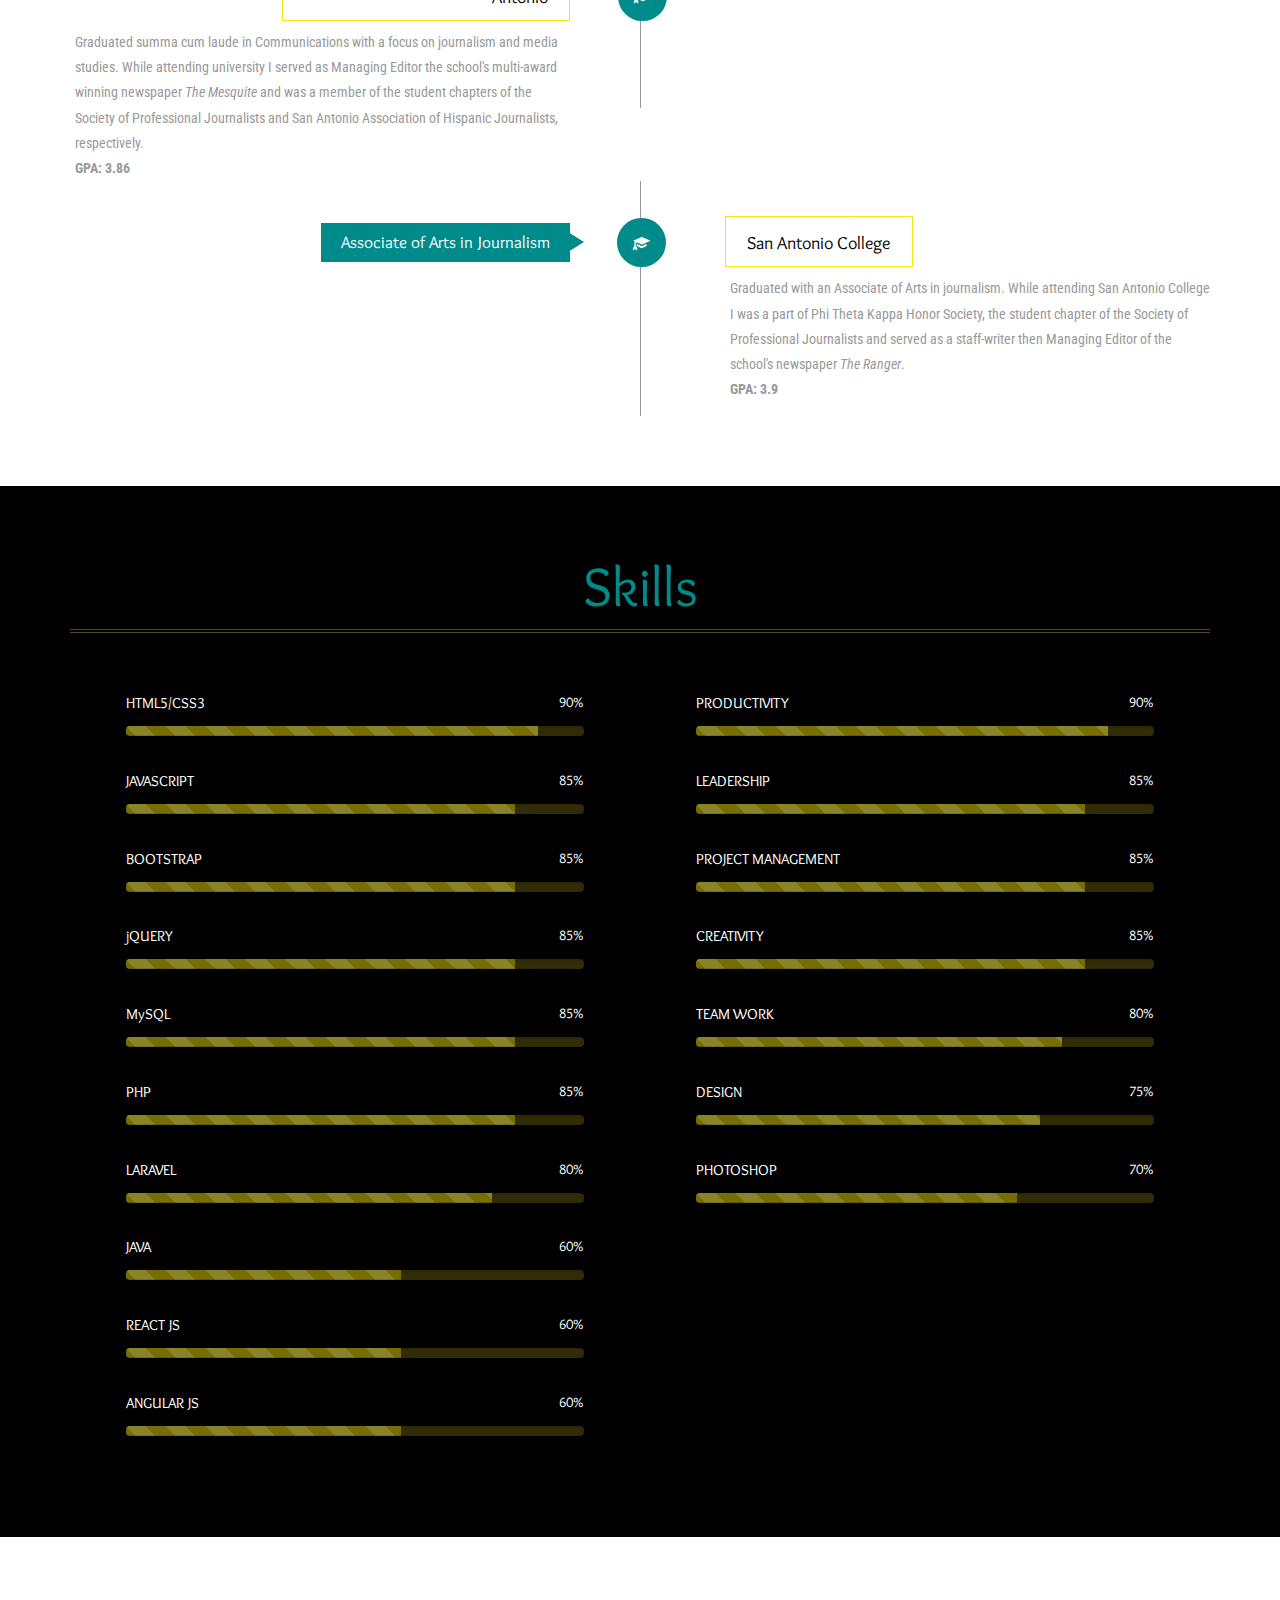
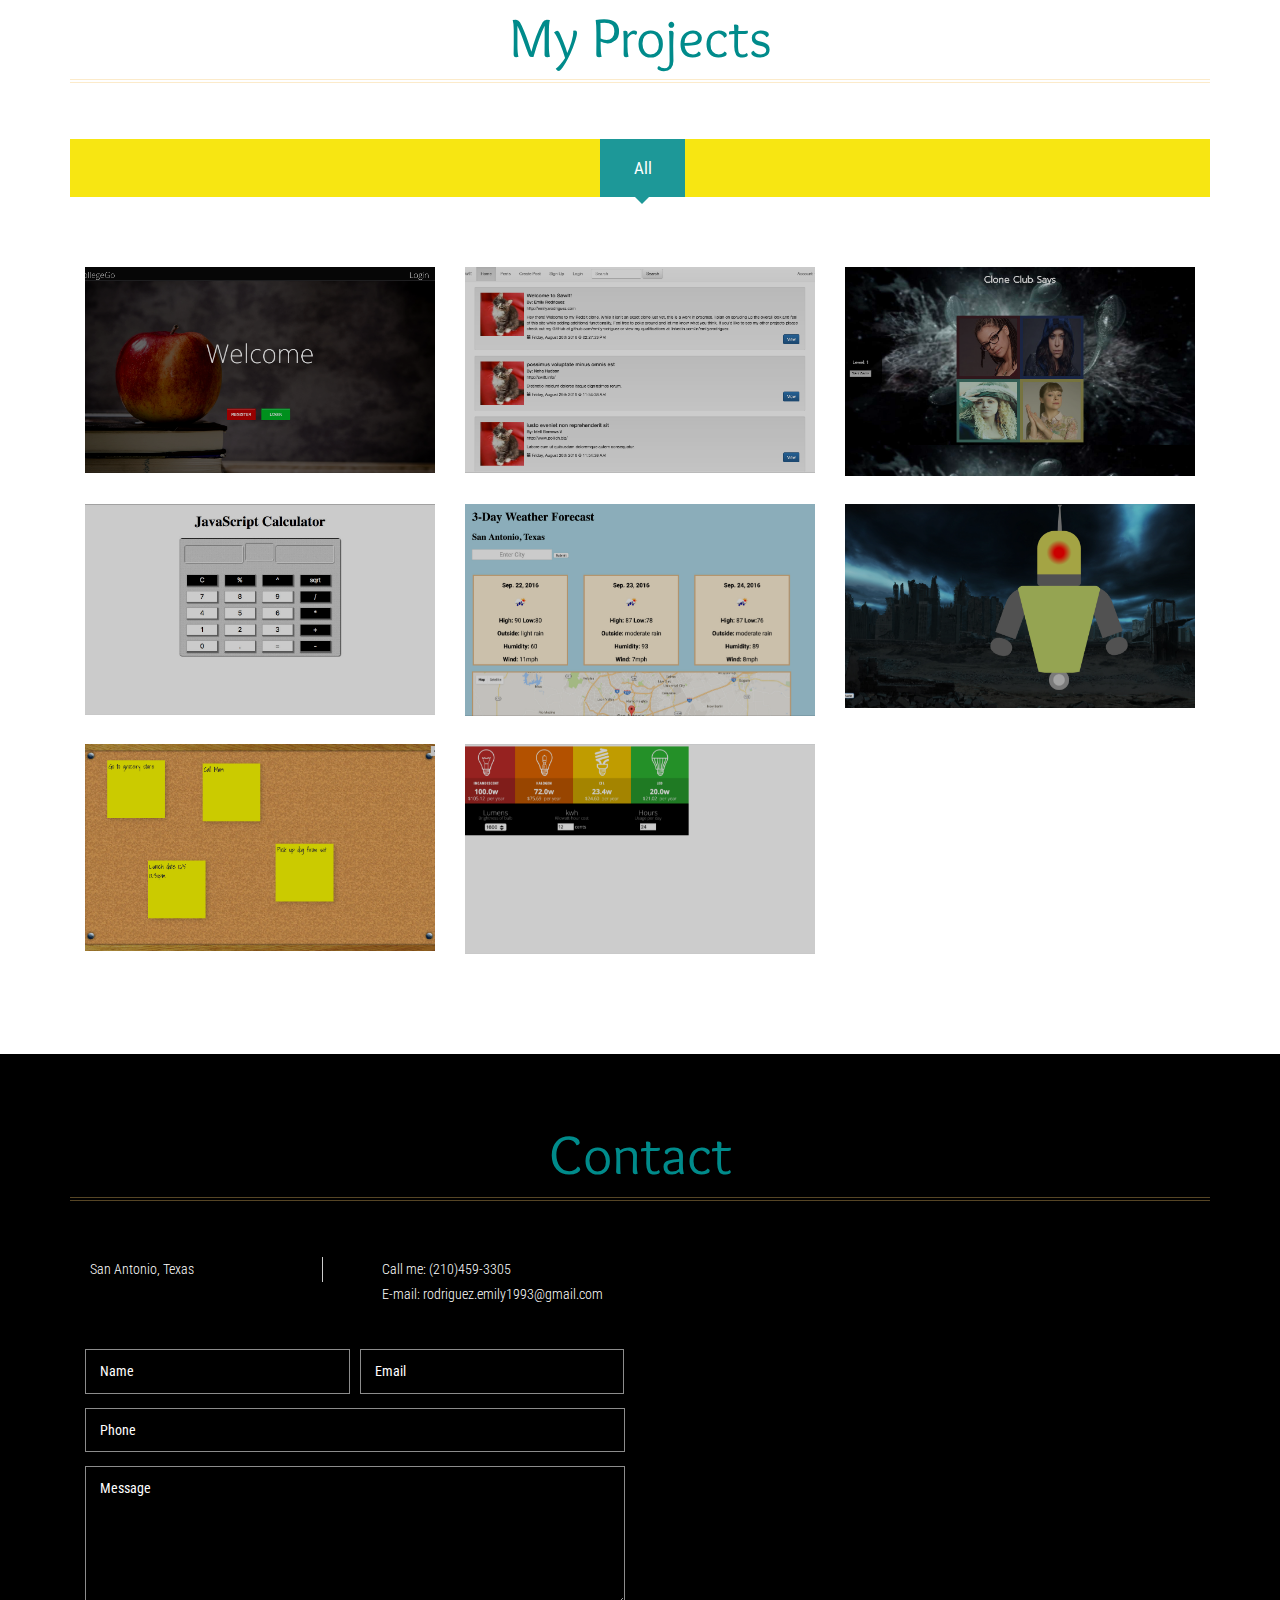
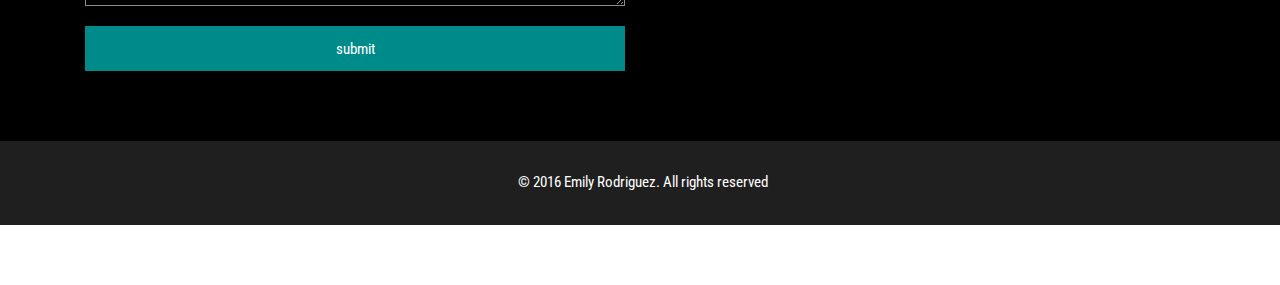
==== commit ac4b79f2: "added status bar for new skills learned" ====
--- a/public/index.html
+++ b/public/index.html
@@ -221,7 +221,7 @@
 			<h3 class="title">Skills</h3>
 			<div class="skills-info">
 				<div class="col-md-6 bar-grids">
-					<h6>HTML/CSS<span>90% </span></h6>
+					<h6>HTML5/CSS3<span>90% </span></h6>
 					<div class="progress">
 						<div class="progress-bar progress-bar-striped active" style="width: 90%">
 						</div>
@@ -256,6 +256,21 @@
 					<h6>LARAVEL<span> 80% </span></h6>
 					<div class="progress">
 						<div class="progress-bar progress-bar-striped active" style="width: 80%">
+						</div>
+					</div>
+					<h6>JAVA<span> 60% </span></h6>
+					<div class="progress">
+						<div class="progress-bar progress-bar-striped active" style="width: 60%">
+						</div>
+					</div>
+					<h6>REACT JS<span> 60% </span></h6>
+					<div class="progress">
+						<div class="progress-bar progress-bar-striped active" style="width: 60%">
+						</div>
+					</div>
+					<h6>ANGULAR JS<span> 60% </span></h6>
+					<div class="progress">
+						<div class="progress-bar progress-bar-striped active" style="width: 60%">
 						</div>
 					</div>
 				</div>
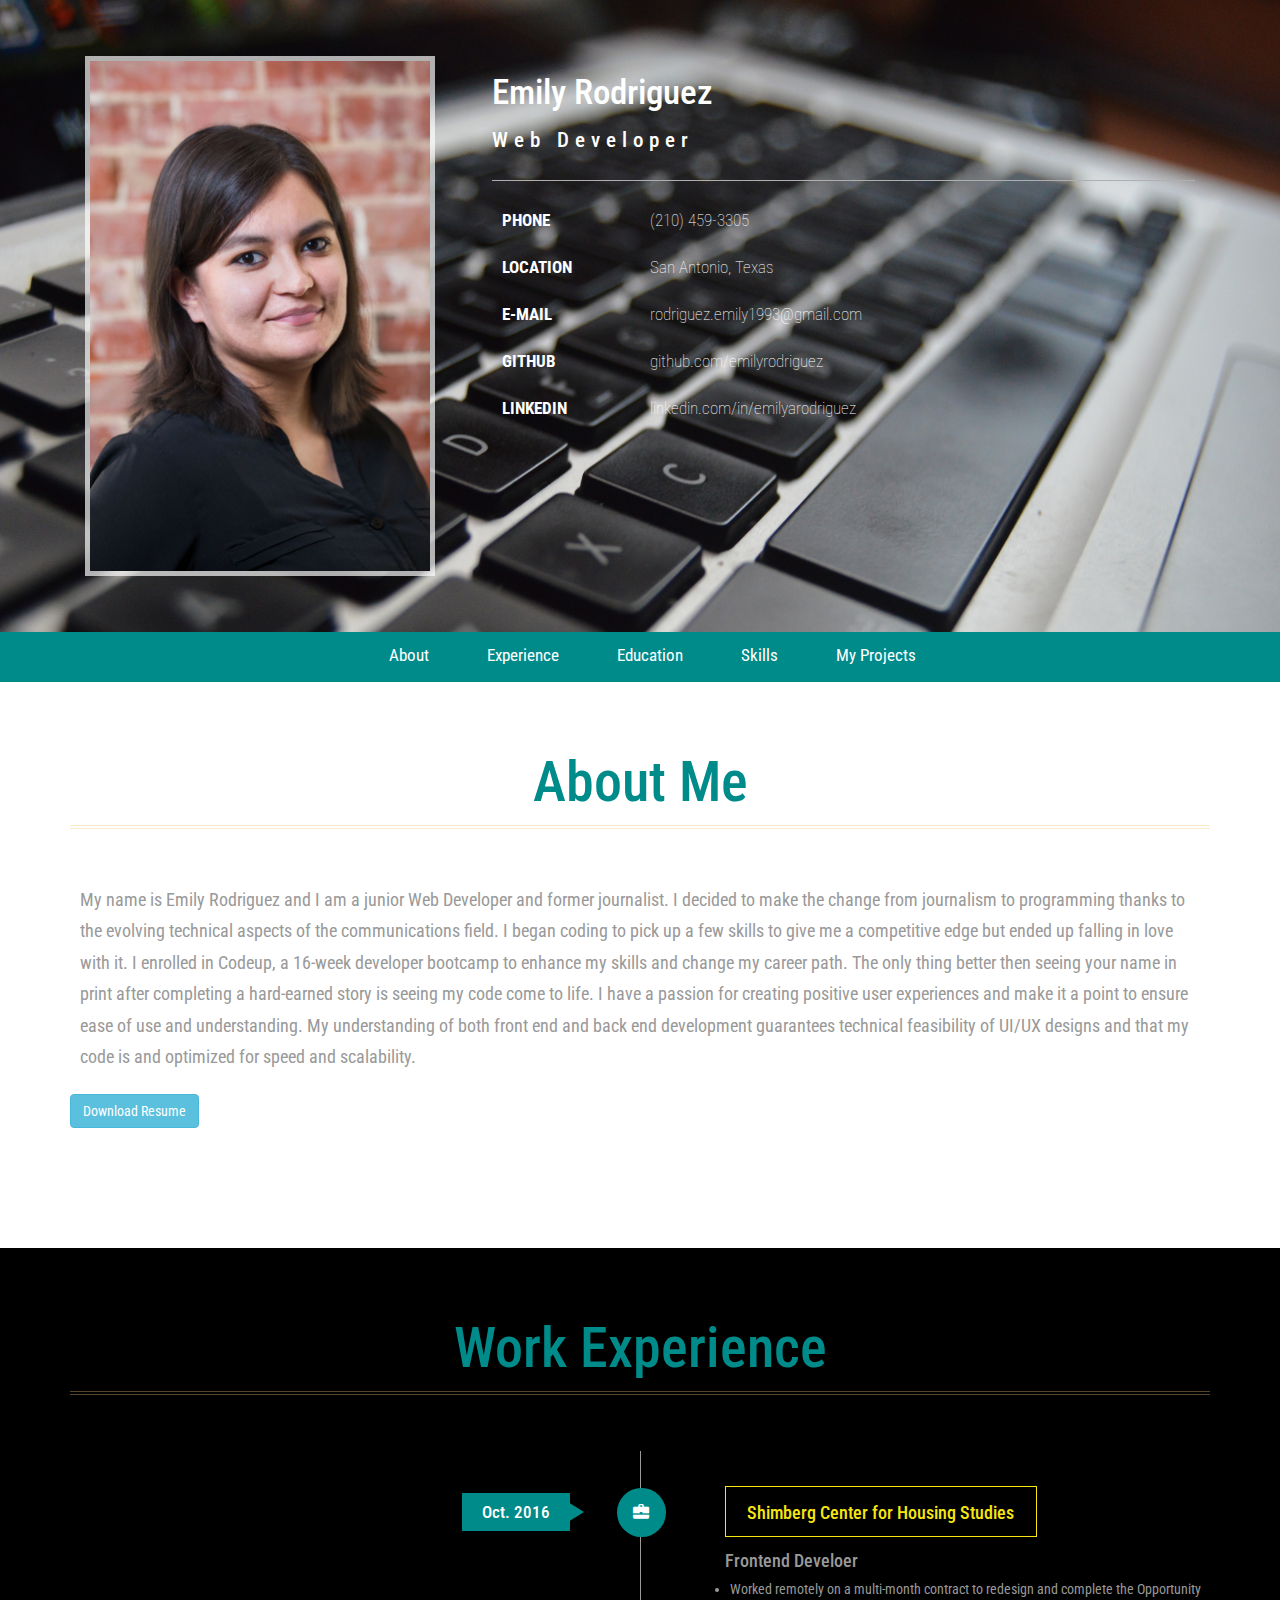
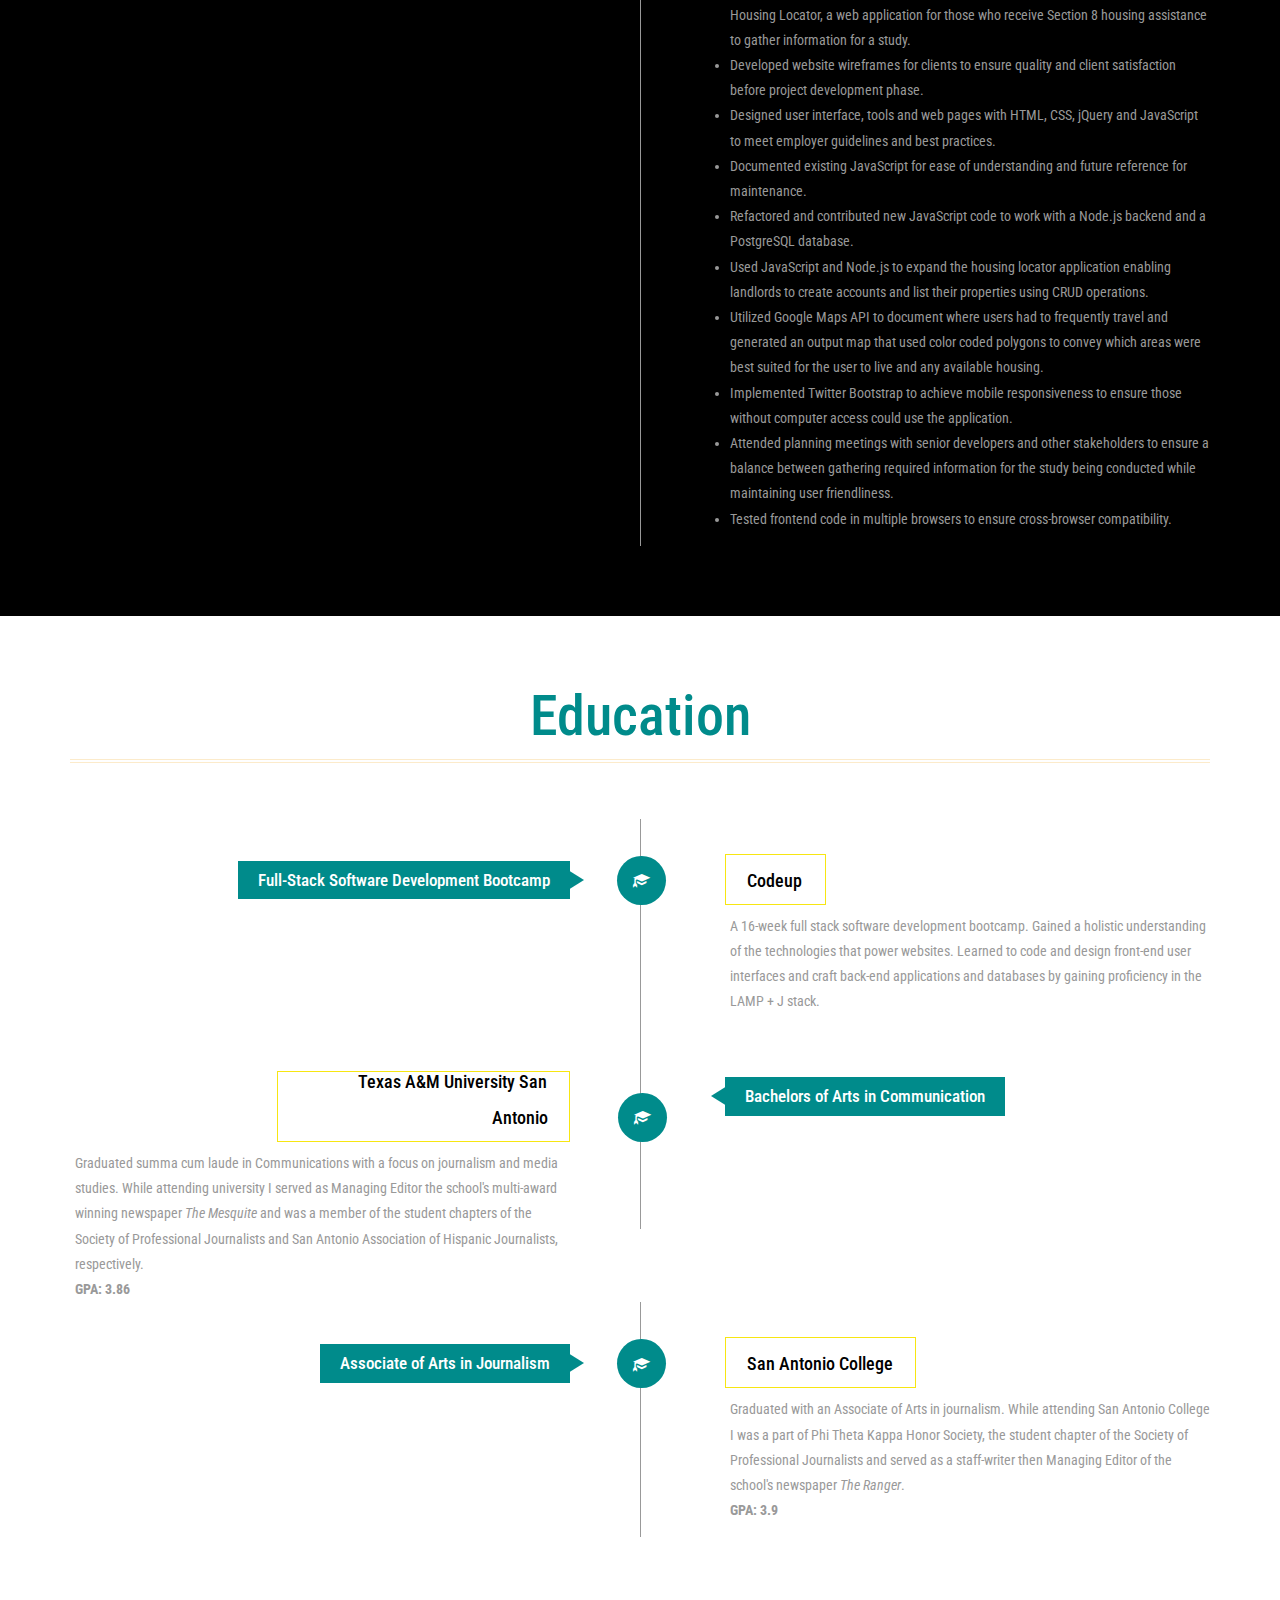
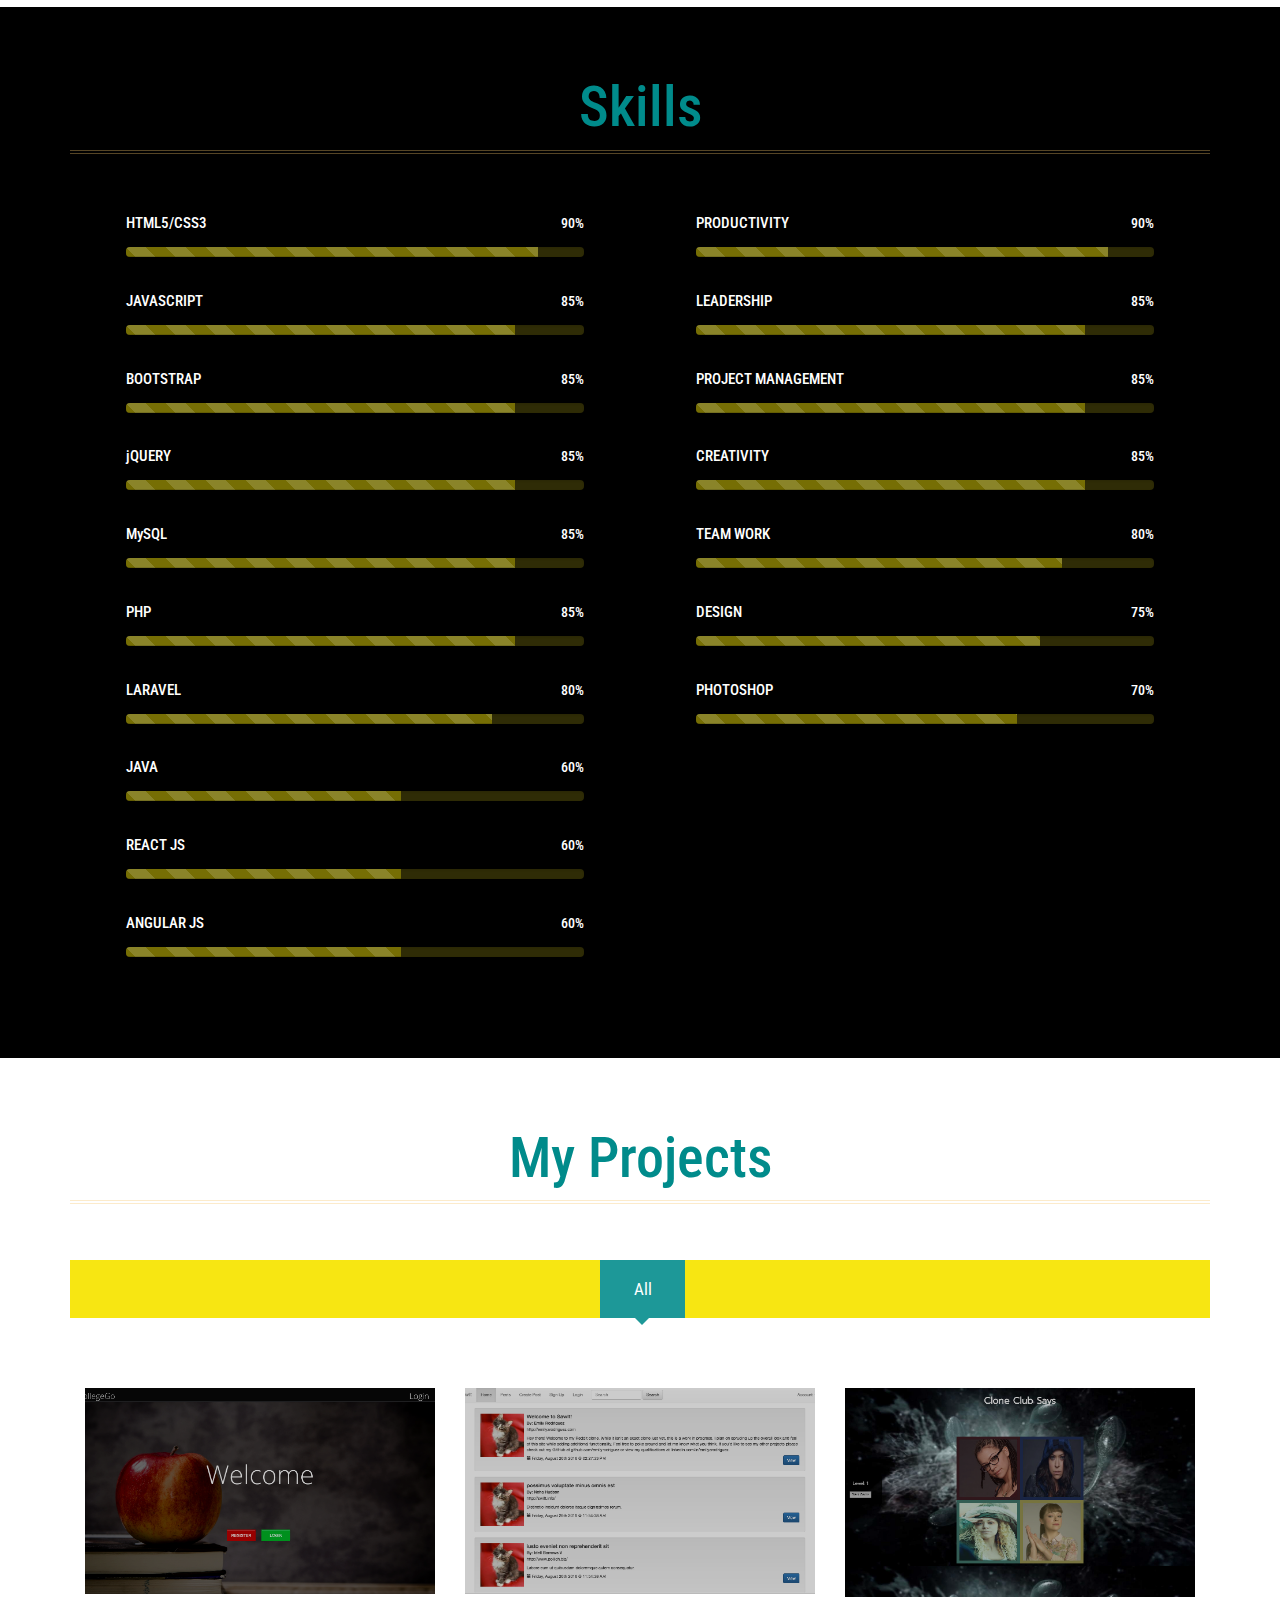
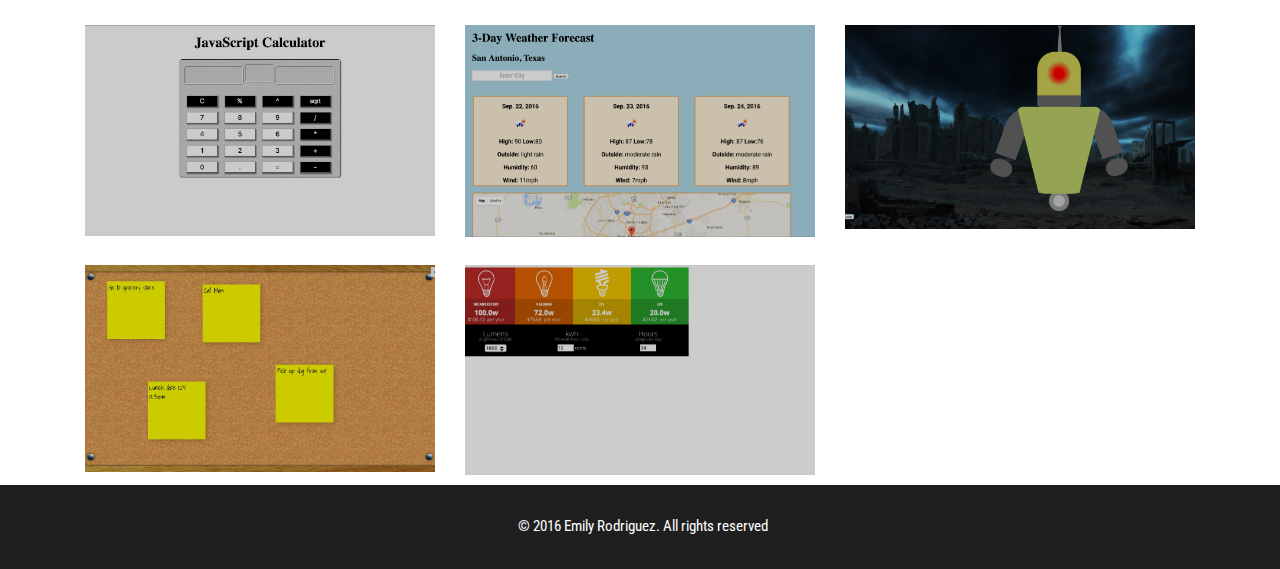
==== commit 64dc1aa5: "Updating website to reflect new job and resume" ====
--- a/public/index.html
+++ b/public/index.html
@@ -1,71 +1,63 @@
-<!--
-Author: W3layouts
-Author URL: http://w3layouts.com
-License: Creative Commons Attribution 3.0 Unported
-License URL: http://creativecommons.org/licenses/by/3.0/
--->
 <!DOCTYPE html>
 <html>
-	<head>
-		<title>Emily Rodriguez Portfolio</title>
-<meta name="viewport" content="width=device-width, initial-scale=1">
-<meta http-equiv="Content-Type" content="text/html; charset=utf-8" />
-<meta name="keywords" content="Web Developer, Software Developer, Software Engineer, entry-level"/>
-<link href="css/bootstrap.css" type="text/css" rel="stylesheet" media="all">
-<link href="css/style.css" type="text/css" rel="stylesheet" media="all">
-<link href='//fonts.googleapis.com/css?family=Overlock:400,400italic,700,700italic,900,900italic' rel='stylesheet' type='text/css'>
-<link href='//fonts.googleapis.com/css?family=Roboto+Condensed:400,300,300italic,400italic,700,700italic' rel='stylesheet' type='text/css'>
-	</head>
-	<body>
-
-	<div id="home" class="banner">
-		<div class="banner-info">
-			<div class="container">
-				<div class="col-md-4 header-left">
-					<img src="images/me.jpg" alt="Emily Rodriguez"/>
-				</div>
-				<div class="col-md-8 header-right">
-					<h2>Hey There!</h2>
-					<h1>I'm Emily Rodriguez</h1>
-					<h3>Software Developer</h3>
-					<ul class="address">
-						<li>
-							<ul class="address-text">
-								<li><b>PHONE</b></li>
-								<li>(210) 459-3305</li>
-							</ul>
-						</li>
-						<li>
-							<ul class="address-text">
-								<li><b>Location</b></li>
-								<li>San Antonio, Texas</li>
-							</ul>
-						</li>
-						<li>
-							<ul class="address-text">
-								<li><b>E-MAIL</b></li>
-								<li><a href="mailto:example@mail.com"> rodriguez.emily1993@gmail.com</a></li>
-							</ul>
-						</li>
-						<li>
-							<ul class="address-text">
-								<li><b>GITHUB</b></li>
-								<li><a href="https://github.com/emilyrodriguez">github.com/emilyrodriguez</a></li>
-							</ul>
-						</li>
-						<li>
-							<ul class="address-text">
-								<li><b>LINKEDIN </b></li>
-								<li><a href="https://www.linkedin.com/in/emilyarodriguez">linkedin.com/in/emilyarodriguez</a></li>
-							</ul>
-						</li>
-					</ul>
-
-				</div>
-				<div class="clearfix"> </div>
-			</div>
-		</div>
-	</div>
+<head>
+	<title>Emily Rodriguez Portfolio</title>
+	<meta name="viewport" content="width=device-width, initial-scale=1">
+	<meta http-equiv="Content-Type" content="text/html; charset=utf-8" />
+	<meta name="keywords" content="Web Developer, Software Developer, Software Engineer, entry-level"/>
+	<link href="css/bootstrap.css" type="text/css" rel="stylesheet" media="all">
+	<link href="css/style.css" type="text/css" rel="stylesheet" media="all">
+	<link href='//fonts.googleapis.com/css?family=Overlock:400,400italic,700,700italic,900,900italic' rel='stylesheet' type='text/css'>
+	<link href='//fonts.googleapis.com/css?family=Roboto+Condensed:400,300,300italic,400italic,700,700italic' rel='stylesheet' type='text/css'>
+</head>
+<body>
+<div id="home" class="banner">
+	<div class="banner-info">
+		<div class="container">
+			<div class="col-md-4 header-left">
+				<img src="images/me.jpg" alt="Emily Rodriguez"/>
+			</div>
+			<div class="col-md-8 header-right">
+				<h1>Emily Rodriguez</h1>
+				<h3>Web Developer</h3>
+				<ul class="address">
+					<li>
+						<ul class="address-text">
+							<li><b>PHONE</b></li>
+							<li>(210) 459-3305</li>
+						</ul>
+					</li>
+					<li>
+						<ul class="address-text">
+							<li><b>LOCATION</b></li>
+							<li>San Antonio, Texas</li>
+						</ul>
+					</li>
+					<li>
+						<ul class="address-text">
+							<li><b>E-MAIL</b></li>
+							<li><a href="mailto:rodriguez.emily1993@gmail.com"> rodriguez.emily1993@gmail.com</a></li>
+						</ul>
+					</li>
+					<li>
+						<ul class="address-text">
+							<li><b>GITHUB</b></li>
+							<li><a href="https://github.com/emilyrodriguez">github.com/emilyrodriguez</a></li>
+						</ul>
+					</li>
+					<li>
+						<ul class="address-text">
+							<li><b>LINKEDIN </b></li>
+							<li><a href="https://www.linkedin.com/in/emilyarodriguez">linkedin.com/in/emilyarodriguez</a></li>
+						</ul>
+					</li>
+				</ul>
+
+			</div>
+			<div class="clearfix"> </div>
+		</div>
+	</div>
+</div>
 
 	<div class="top-nav wow">
 		<div class="container">
@@ -83,7 +75,6 @@
 						<li><a href="#education" class="scroll">Education</a></li>
 						<li><a href="#skills" class="scroll">Skills</a></li>
 						<li><a href="#projects" class="scroll">My Projects</a></li>
-						<li><a href="#contact" class="scroll">Contact</a></li>
 					</ul>
 					<div class="clearfix"> </div>
 				</div>
@@ -95,13 +86,13 @@
 		<div class="container">
 			<h3 class="title"> About Me</h3>
 			<div>
-				<p class="about">My name is Emily Rodriguez and I am an aspiring software developer and former journalist. I decided to make the change from journalism to programming thanks to the evolving technical aspects of the communications field. I began coding to pick up a few skills to give me a competitive edge but ended up falling in love with it. I enrolled in Codeup, a 16-week developer bootcamp to enhance my skills and change my career path. The only thing better then seeing your name in print after completing a hard-earned story is seeing my code come to life. I have a passion for creating positive user experiences and make it a point to ensure ease of use and understanding. My understanding of both front end and back end development guarantees technical feasibility of UI/UX designs and that my code is and optimized for speed and scalability.</p>
-
-				<form method="get" action="/images/resume.pdf">
+				<p class="about">My name is Emily Rodriguez and I am a junior Web Developer and former journalist. I decided to make the change from journalism to programming thanks to the evolving technical aspects of the communications field. I began coding to pick up a few skills to give me a competitive edge but ended up falling in love with it. I enrolled in Codeup, a 16-week developer bootcamp to enhance my skills and change my career path. The only thing better then seeing your name in print after completing a hard-earned story is seeing my code come to life. I have a passion for creating positive user experiences and make it a point to ensure ease of use and understanding. My understanding of both front end and back end development guarantees technical feasibility of UI/UX designs and that my code is and optimized for speed and scalability.</p>
+
+				<form method="get" action="../images/emilyresume.pdf">
 					<button class="btn btn-info resume" type="submit">Download Resume</button>
 				</form>
 			</div>
-		
+		</div>
 	</div>
 
 	<div id="work" class="work">
@@ -109,66 +100,22 @@
 			<h3 class="title">Work Experience</h3>
 			<div class="work-info"> 
 				<div class="col-md-6 work-left"> 
-					<h4>2015 - 2016 </h4>
+					<h4>Oct. 2016 </h4>
 				</div>
 				<div class="col-md-6 work-right"> 
-					<h5><span class="glyphicon glyphicon-briefcase"></span> Nationwide Insurance</h5>
-					<h6>Member Care Representative</h6>
+					<h5><span class="glyphicon glyphicon-briefcase"></span>Shimberg Center for Housing Studies</h5>
+					<h6>Frontend Develoer</h6>
 					<ul>
-						<li>Serviced home and auto policies for a Fortune 85 Company</li>
-						<li>Answered policy, and billing questions, took payments, and provided requested documentation</li>
-						<li>Answered moderately complex inbound phone calls from policyholders, agents, third parties, and business partners who are inquiring about insurance products and resolutions needed to problems</li>
-						<li>Used technical and customer service skills training to stay aware of best practices and changes to insurance laws nationwide</li>
-					</ul>
-				</div>
-				<div class="clearfix"> </div>
-			</div>
-			<div class="work-info"> 
-				<div class="col-md-6 work-right work-right2"> 
-					<h4>2014 - 2015</h4>
-				</div>
-				<div class="col-md-6 work-left work-left2"> 
-					<h5><i>San Antonio Express-News</i> <span class="glyphicon glyphicon-briefcase"> </span></h5>
-					<h6>Editorial Assistant</h6>
-					<ul>
-						<li>Provided support to editorial staff in all stages of the publication process for a daily major-metro newspaper</li>
-						<li>Worked as a liaison between the newspaper and the public addressing questions and gathering news tips</li>
-						<li>Wrote general assignment stories on strict deadlines for daily publication</li>
-						<li>Performed administrative tasks such as answering emails, phone calls and other office duties</li>
-					</ul>
-				</div>
-				<div class="clearfix"> </div>
-			</div>
-			<div class="work-info"> 
-				<div class="col-md-6 work-left"> 
-					<h4>2014 - 2015</h4>
-				</div>
-				<div class="col-md-6 work-right"> 
-					<h5><span class="glyphicon glyphicon-briefcase"> </span>Self-Employed</h5>
-					<h6>Freelance Writer</h6>
-					<ul>
-						<li>Established relationships with local media outlets to create freelance working opportunities</li>
-						<li>Pitched story ideas to editors</li> 
-						<li>Worked with editors to determine story needs and deadlines</li>
-						<li>Drew upon local sources and communications professionals to create story ideas</li>
-						<li>Interviewed members of the community for weekly column titled <i>Everyday Heroes</i></li>
-					</ul>
-				</div>
-				<div class="clearfix"> </div>
-			</div>
-			<div class="work-info"> 
-				<div class="col-md-6 work-right work-right2"> 
-					<h4>2014 </h4>
-				</div>
-				<div class="col-md-6 work-left work-left2"> 
-					<h5> Conexion & EN Community Papers<span class="glyphicon glyphicon-briefcase"></span> </h5>
-					<h6>Intern</h6>
-					<ul>
-						<li>Wrote feature stories for a weekly bilingual magazine focusing on Latino life</li>
-						<li>Interviewed people in a wide range of circumstances</li>
-						<li>Wrote copy for publication on a tight deadline</li>
-						<li>Built contacts and sources for use in future stories
-						<li>Fact-checked the information given by a sources</li>
+						<li>Worked  remotely on a multi-month contract to redesign and complete the Opportunity Housing Locator, a web application for those who receive Section 8 housing assistance to gather information for a study.</li>
+						<li>Developed website wireframes for clients to ensure quality and client satisfaction before project development phase.</li>
+						<li>Designed user interface, tools and web pages with HTML, CSS, jQuery and JavaScript to meet employer guidelines and best practices.</li>
+						<li>Documented existing JavaScript for ease of understanding and future reference for maintenance.</li>
+						<li>Refactored and contributed new JavaScript code to work with a Node.js backend and a PostgreSQL database.</li>
+						<li>Used JavaScript and Node.js to expand the housing locator application enabling landlords to create accounts and list their properties using CRUD operations.</li>
+						<li>Utilized Google Maps API to document where users had to frequently travel and generated an output map that used color coded polygons to convey which areas were best suited for the user to live and any available housing.</li>
+						<li>Implemented Twitter Bootstrap to achieve mobile responsiveness to ensure those without computer access could use the application.</li>
+						<li>Attended planning meetings with senior developers and other stakeholders to ensure a balance between gathering required information for the study being conducted while maintaining user friendliness.</li>
+						<li>Tested frontend code in multiple browsers to ensure cross-browser compatibility.</li>
 					</ul>
 				</div>
 				<div class="clearfix"> </div>
@@ -428,7 +375,7 @@
 								</div>
 								<div class="col-md-4 portfolio-grids">
 									<div class="grid">
-										<a href="/bulb_calculator/index.html" title="Bulb Calculator" target="_blank">
+										<a href="/bulbcalculator/Index.html" title="Bulb Calculator" target="_blank">
 											<img src="images/bulb_calculator.jpg" alt="Bulb Calculator" class="img-responsive" />
 											<div class="figcaption">
 												<h3><span>Lightbulb Calculator</span></h3>
@@ -445,7 +392,7 @@
 	</div>
 	<!--//portfolio-->
 	<!--contact -->
-	<div class="welcome contact" id="contact">
+	<!-- <div class="welcome contact" id="contact">
 		<div class="container">
 			<h3 class="title">Contact</h3>
 			<div class="contact-row">
@@ -472,7 +419,7 @@
 				<div class="clearfix"></div>
 			</div>
 		</div>
-	</div>
+	</div> -->
 	<!--//contact -->
 	<!--footer-->
 	<div class="footer">
--- a/public/css/style.css
+++ b/public/css/style.css
@@ -13,7 +13,7 @@
 }
 h1,h2,h3,h4,h5,h6{
   margin:0; 
-  font-family: 'Overlock', cursive;
+/*  font-family: 'Overlock', cursive;*/
 }
 p{
   margin:0;
@@ -114,7 +114,7 @@
 ul.nav.navbar li a {
 	color: #fff;
 	font-size: 1.2em;
-	font-family: 'Overlock', cursive;
+	/*font-family: 'Overlock', cursive;*/
 }
 ul.nav.navbar li a:hover,ul.nav.navbar li a.active,ul.nav.navbar li a:focus{
 	color: #008B8B;
@@ -633,9 +633,11 @@
 /*--footer--*/
 .footer {
 	padding: 2em 0;
+	margin-top: 10px;
 	text-align: center;
 	background: #1F1F1F;
 	margin-bottom: -80px;
+	box-shadow: 0px 100px 0px 100px #1F1F1F;
 }
 .footer p {
 	color: #fff;
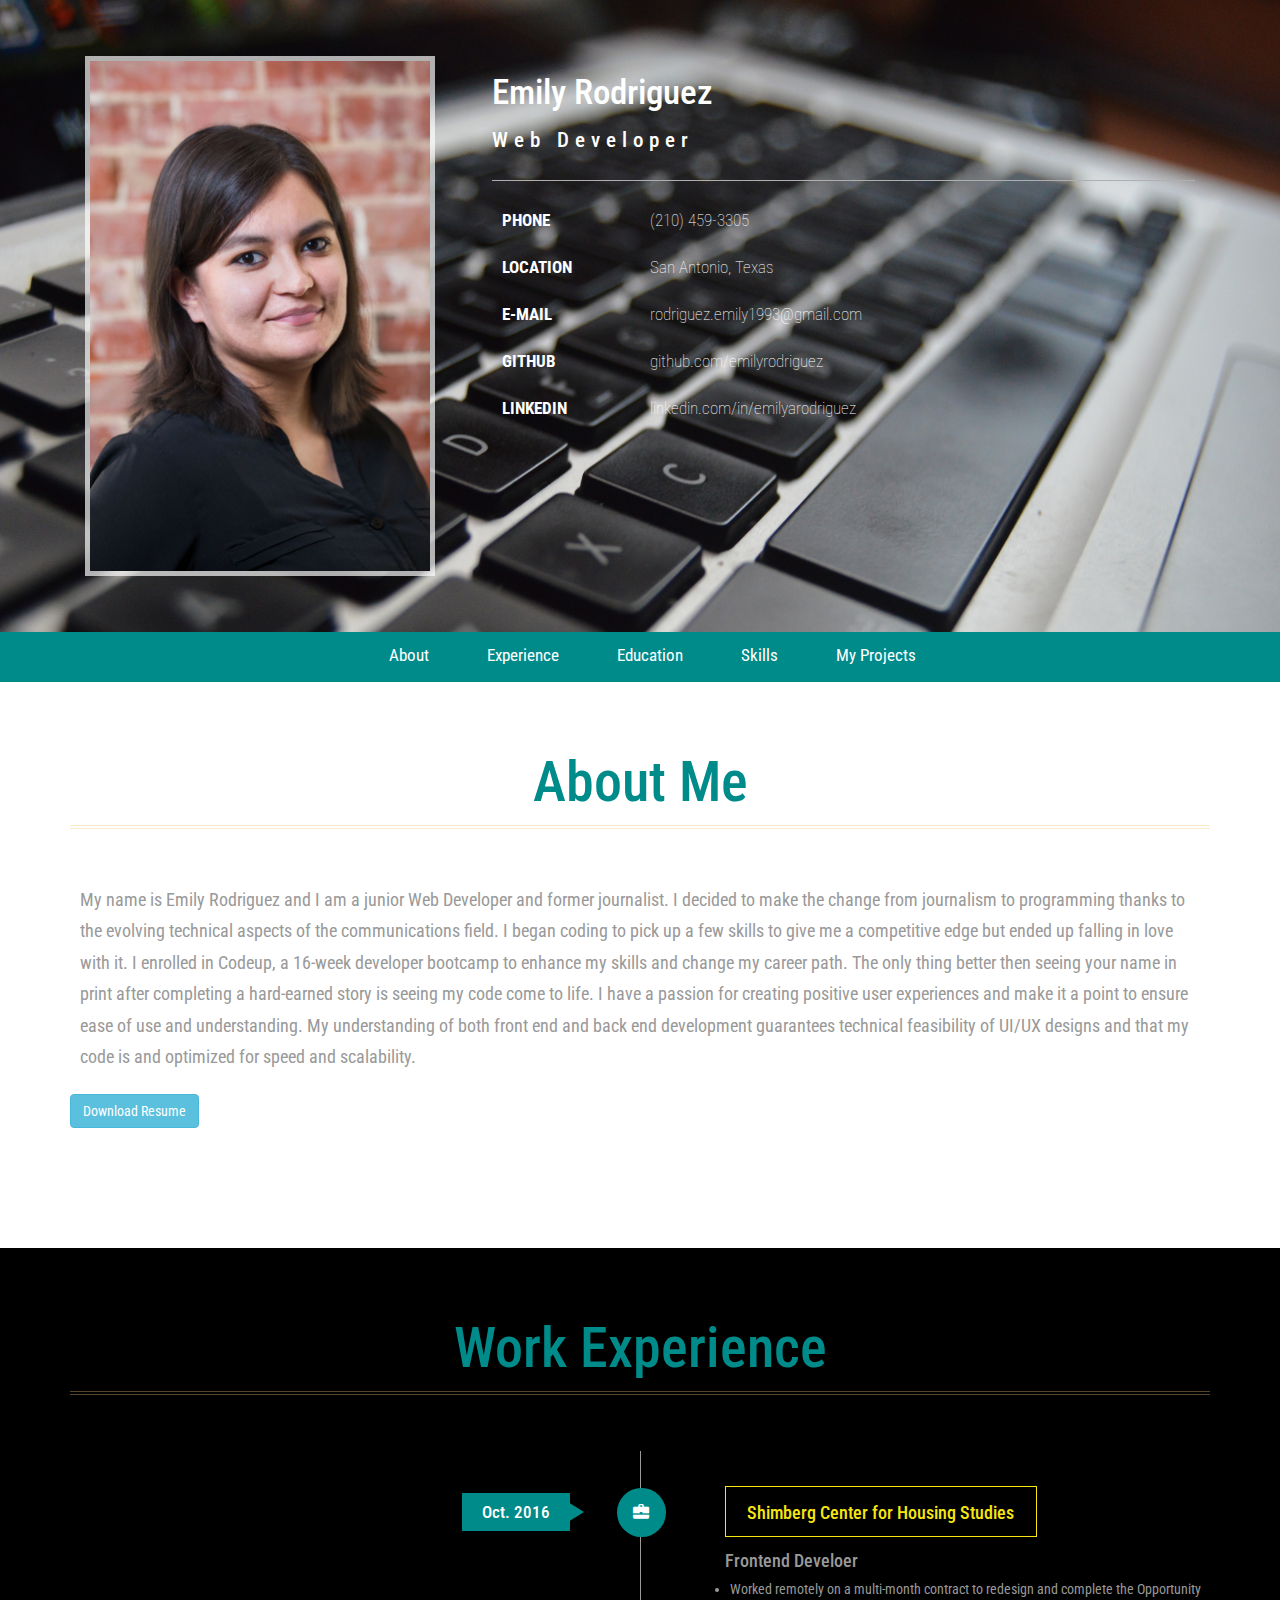
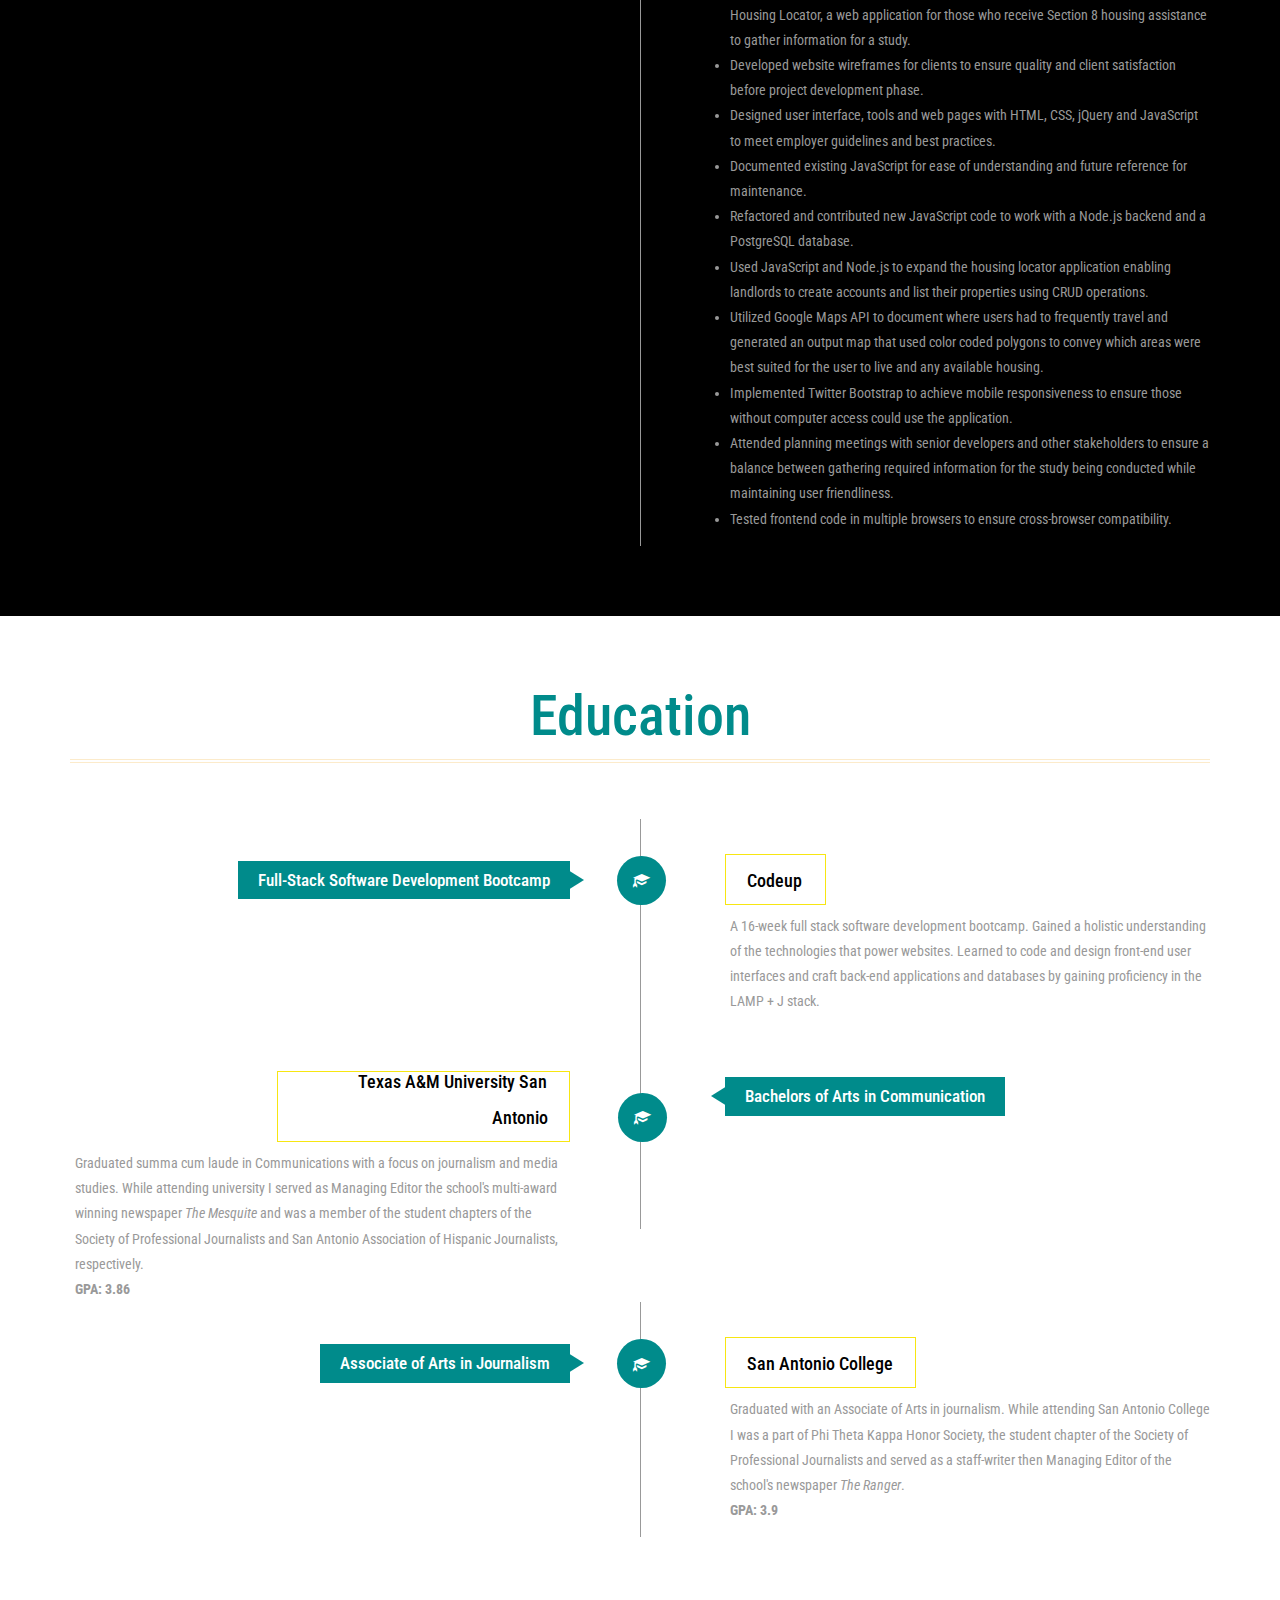
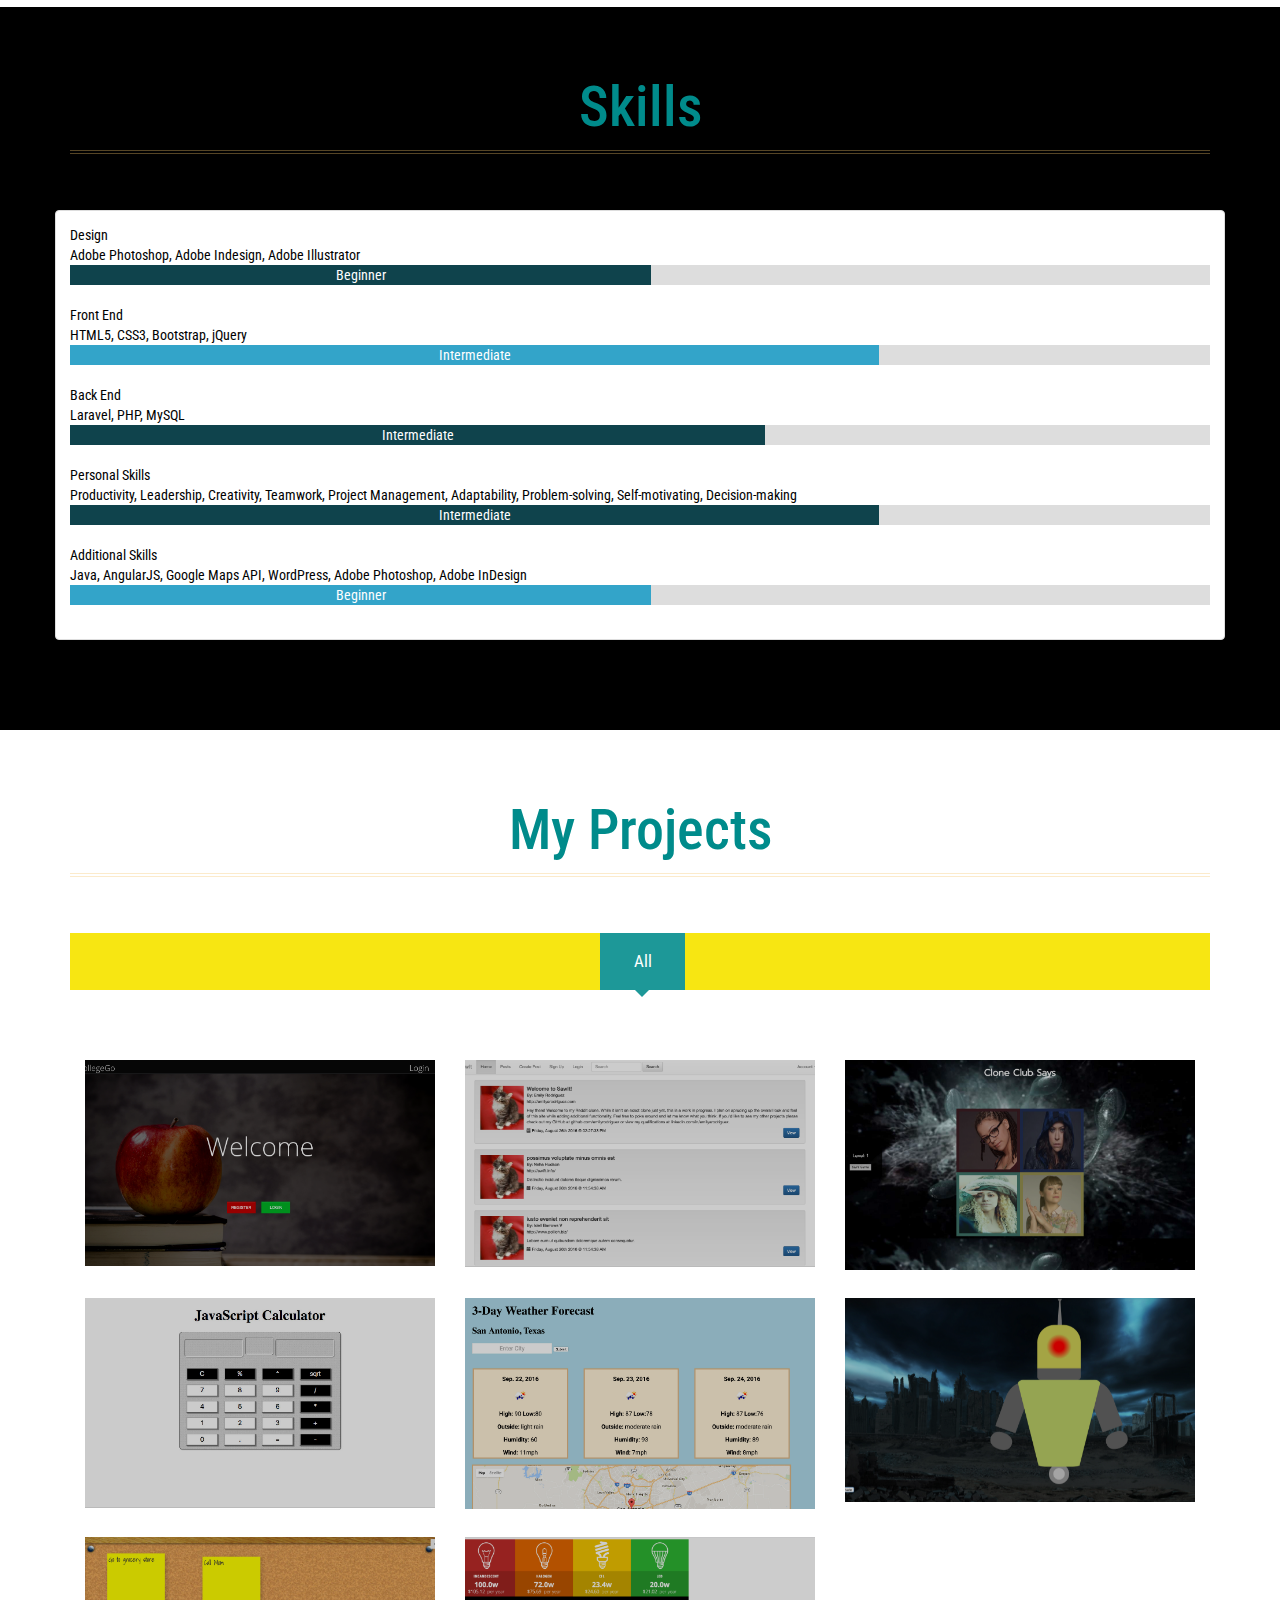
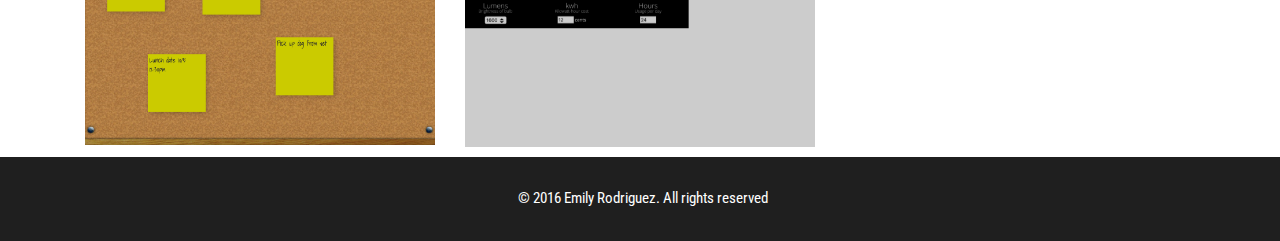
==== commit 4f8967a4: "Updated skills section" ====
--- a/public/index.html
+++ b/public/index.html
@@ -163,105 +163,39 @@
 	</div>
 	<!--//education-->
 	<!--skills-->
-	<div id="skills" class="skills">
-		<div class="container">
-			<h3 class="title">Skills</h3>
-			<div class="skills-info">
-				<div class="col-md-6 bar-grids">
-					<h6>HTML5/CSS3<span>90% </span></h6>
-					<div class="progress">
-						<div class="progress-bar progress-bar-striped active" style="width: 90%">
-						</div>
-					</div>
-					<h6>JAVASCRIPT  <span> 85% </span></h6>
-					<div class="progress">
-						<div class="progress-bar progress-bar-striped active" style="width: 85%">
-						</div>
-					</div>
-					<h6>BOOTSTRAP  <span> 85% </span></h6>
-					<div class="progress">
-						<div class="progress-bar progress-bar-striped active" style="width: 85%">
-						</div>
-					</div>
-					<h6>jQUERY<span> 85% </span></h6>
-					<div class="progress">
-						<div class="progress-bar progress-bar-striped active" style="width: 85%">
-						</div>
-					</div>
-
-					<h6>MySQL<span> 85% </span></h6>
-					<div class="progress">
-						<div class="progress-bar progress-bar-striped active" style="width: 85%">
-						</div>
-					</div>
-					<h6>PHP<span>85% </span></h6>
-					<div class="progress">
-						<div class="progress-bar progress-bar-striped active" style="width: 85%">
-						</div>
-					</div>
-
-					<h6>LARAVEL<span> 80% </span></h6>
-					<div class="progress">
-						<div class="progress-bar progress-bar-striped active" style="width: 80%">
-						</div>
-					</div>
-					<h6>JAVA<span> 60% </span></h6>
-					<div class="progress">
-						<div class="progress-bar progress-bar-striped active" style="width: 60%">
-						</div>
-					</div>
-					<h6>REACT JS<span> 60% </span></h6>
-					<div class="progress">
-						<div class="progress-bar progress-bar-striped active" style="width: 60%">
-						</div>
-					</div>
-					<h6>ANGULAR JS<span> 60% </span></h6>
-					<div class="progress">
-						<div class="progress-bar progress-bar-striped active" style="width: 60%">
-						</div>
-					</div>
-				</div>
-				<div class="col-md-6 bar-grids">
-					<h6>PRODUCTIVITY<span> 90% </span></h6>
-					<div class="progress">
-						<div class="progress-bar progress-bar-striped active" style="width: 90%">
-						</div>
-					</div>
-					<h6>LEADERSHIP<span> 85% </span></h6>
-					<div class="progress">
-						<div class="progress-bar progress-bar-striped active" style="width: 85%">
-						</div>
-					</div>
-					<h6>PROJECT MANAGEMENT <span> 85% </span></h6>
-					<div class="progress">
-						<div class="progress-bar progress-bar-striped active" style="width: 85%">
-						</div>
-					</div>
-					<h6>CREATIVITY<span> 85% </span></h6>
-					<div class="progress">
-						<div class="progress-bar progress-bar-striped active" style="width: 85%">
-						</div>
-					</div>
-					<h6>TEAM WORK<span> 80% </span></h6>
-					<div class="progress">
-						<div class="progress-bar progress-bar-striped active" style="width: 80%">
-						</div>
-					</div>
-					<h6>DESIGN<span> 75% </span></h6>
-					<div class="progress">
-						<div class="progress-bar progress-bar-striped active" style="width: 75%">
-						</div>
-					</div>
-					<h6>PHOTOSHOP<span> 70% </span></h6>
-					<div class="progress">
-						<div class="progress-bar progress-bar-striped active" style="width: 70%">
-						</div>
-					</div>
-				</div>
-				<div class="clearfix"> </div>
-			</div>
-		</div>
-	</div>
+<div id="skills" class="skills">
+	<div class="container">
+		<h3 class="title">Skills</h3>
+		<div id="skillgraph" class="panel panel-default row skills-info">
+			<div class='panel-title text-Left '></div>
+			<div class='row skill-row'>
+				<span class='skillLabel'>Design<br>Adobe Photoshop, Adobe Indesign, Adobe Illustrator</span>
+				<span class='skillData-Wrapper'>
+				<span class='skillData bg-blue text-center' data-percent='50'>Beginner</span></span>
+			</div>
+			<div class='row skill-row'>
+				<span class='skillLabel'>Front End<br>HTML5, CSS3, Bootstrap, jQuery</span>
+				<span class='skillData-Wrapper'>
+				<span class='skillData bg-rust' data-percent='70'>Intermediate</span></span>
+			</div>
+			<div class='row skill-row'>
+				<span class='skillLabel'>Back End <br>Laravel, PHP, MySQL</span>
+				<span class='skillData-Wrapper'>
+				<span class='skillData bg-blue' data-percent='60'>Intermediate</span></span>
+			</div>
+			<div class='row skill-row'>
+				<span class='skillLabel'>Personal Skills<br>Productivity, Leadership, Creativity, Teamwork, Project Management, Adaptability, Problem-solving, Self-motivating, Decision-making</span>
+				<span class='skillData-Wrapper'>
+				<span class='skillData bg-blue text-center' data-percent='70'>Intermediate</span></span>
+			</div>
+			<div class='row skill-row'>
+				<span class='skillLabel'>Additional Skills<br>Java, AngularJS, Google Maps API, WordPress, Adobe Photoshop, Adobe InDesign</span>
+				<span class='skillData-Wrapper'>
+				<span class='skillData bg-rust' data-percent='50'>Beginner</span></span>
+			</div>
+		</div>
+	</div>
+</div>
 	<!--//education-->
 	<!--portfolio-->
 	<div id="projects" class="portfolio">
@@ -390,38 +324,6 @@
 			</div>
 		</div>
 	</div>
-	<!--//portfolio-->
-	<!--contact -->
-	<!-- <div class="welcome contact" id="contact">
-		<div class="container">
-			<h3 class="title">Contact</h3>
-			<div class="contact-row">
-				<div class="col-md-6 contact-right">
-					<div class="address-left">
-				
-						<p>San Antonio, Texas</p>
-					</div>
-					<div class="address-right">
-						<p>Call me: (210)459-3305</p>
-						<p>E-mail: <a href="mailto:info@example.com">rodriguez.emily1993@gmail.com</a></p>
-					</div>
-					<div class="clearfix"></div>
-					<div class="contact-form">
-						<form action="mailto:rodriguez.emily1993@gmail.com" method="post">
-							<input type="text" name="Name" placeholder="Name" required="">
-							<input class="email" name="Email" type="text" placeholder="Email" required="">
-							<input class="phone" name="phone" type="text" placeholder="Phone" required="">
-							<textarea name="Message" placeholder="Message" required=""></textarea>
-							<input type="submit" value="submit" >
-						</form>
-					</div>
-				</div>
-				<div class="clearfix"></div>
-			</div>
-		</div>
-	</div> -->
-	<!--//contact -->
-	<!--footer-->
 	<div class="footer">
 		<div class="container">
 			<p>© 2016 Emily Rodriguez. All rights reserved</p>
@@ -473,6 +375,23 @@
 				
 			});
 		</script>
+		<script type="text/javascript">
+			function loadSkillgraph() {
+				$(".skillData").each(function(index, element) {
+				    var mydata = $(element).data();
+				    var cnt = 0;
+				    function go() {
+				        if (cnt++ < mydata['percent']) {
+				            setTimeout(go, 10);
+				        }
+				        $(element).css('width', cnt + '%');
+
+				    }
+				    go();
+				});
+			}
+			loadSkillgraph();
+		</script>
 		<!--//smooth-scrolling-of-move-up-->
     	<script src="js/bootstrap.js"></script>
     	<script src="js/floatingnav.js"></script>
--- a/public/css/style.css
+++ b/public/css/style.css
@@ -1,3 +1,95 @@
+.bg-lightgray, .skillData-Wrapper {
+    background-color: #ddd;
+}
+.skillData-Wrapper {
+    width: 100%;
+}
+
+#skillgraphWrapper-break {
+  display: inline-block;
+  position: relative;
+  width: 100%; }
+
+#skillgraphWrapper-break:after {
+  margin-left: 85px;
+  content: '';
+  position: absolute;
+  height: 100%;
+  width: -moz-calc(100% - 85px + 15px);
+  width: -webkit-calc(100% - 85px + 15px);
+  width: calc(100% - 85px + 15px);
+  top: 0;
+  left: 0;
+  background: linear-gradient(to right, #000 2px, transparent 2px);
+  background-size: 10%;
+  background-color: rgba(255, 0, 0, 0.2); }
+
+#skillgraph {
+  padding: 1em; }
+
+.skill-row-break {
+  border-color: red;
+  border-width: 2px;
+  border-style: solid; }
+
+.skill-row {
+  margin: 0 0 20px 0; }
+
+.skillLabel {
+  float: left;
+  width: 100%;
+  color: black; }
+
+.skillData, .skillData-Wrapper {
+  line-height: 0.1 0.7em;
+  height: 0.1 0.7em;
+  width: .1em;
+  float: left;
+  color: white;
+  text-align: center; }
+
+.skillData-Wrapper {
+  width: 100%; }
+
+.bg-blue {
+  background-color: #0f434c; }
+
+.bg-red {
+  background-color: red; }
+ 
+ .bg-rust {
+    background-color: #33a4c9;
+}
+  
+ /* section classes */
+.sectionTitle {
+    padding: 0 0 0px 70px;
+    margin: 50px 0;
+    position: relative;
+}
+
+.sectionTitle:before {
+    background-color: #33a4c9;
+    border-radius: 25px;
+    content: ' ';
+    display: block;
+    height: 50px;
+    left: 0;
+    position: absolute;
+    top: 0px;
+    width: 50px;
+}
+
+.sectionTitle-font, .sectionTitle {
+    font-size: 2.5rem;
+}
+
+section {
+    font-size: 1.8rem;
+}
+
+
+
 body{
   margin:0;
   font-family: 'Roboto Condensed', sans-serif;
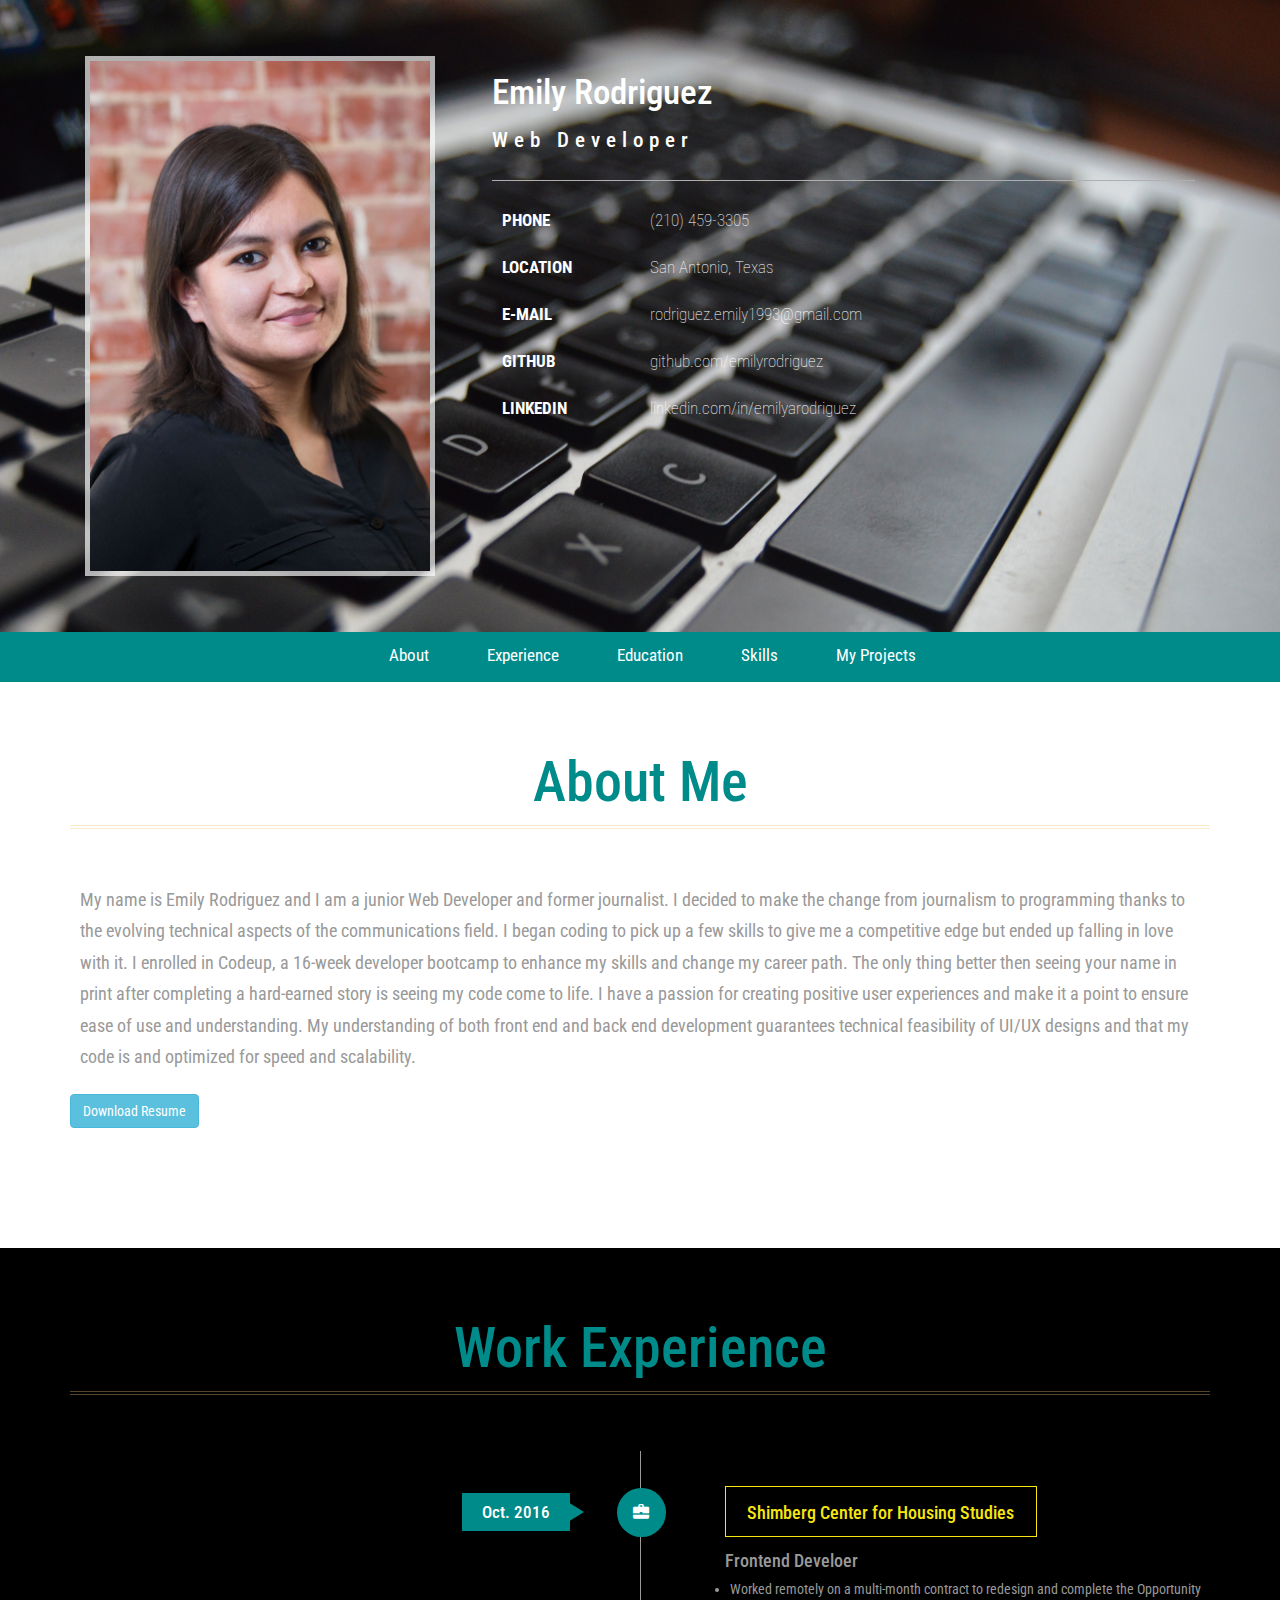
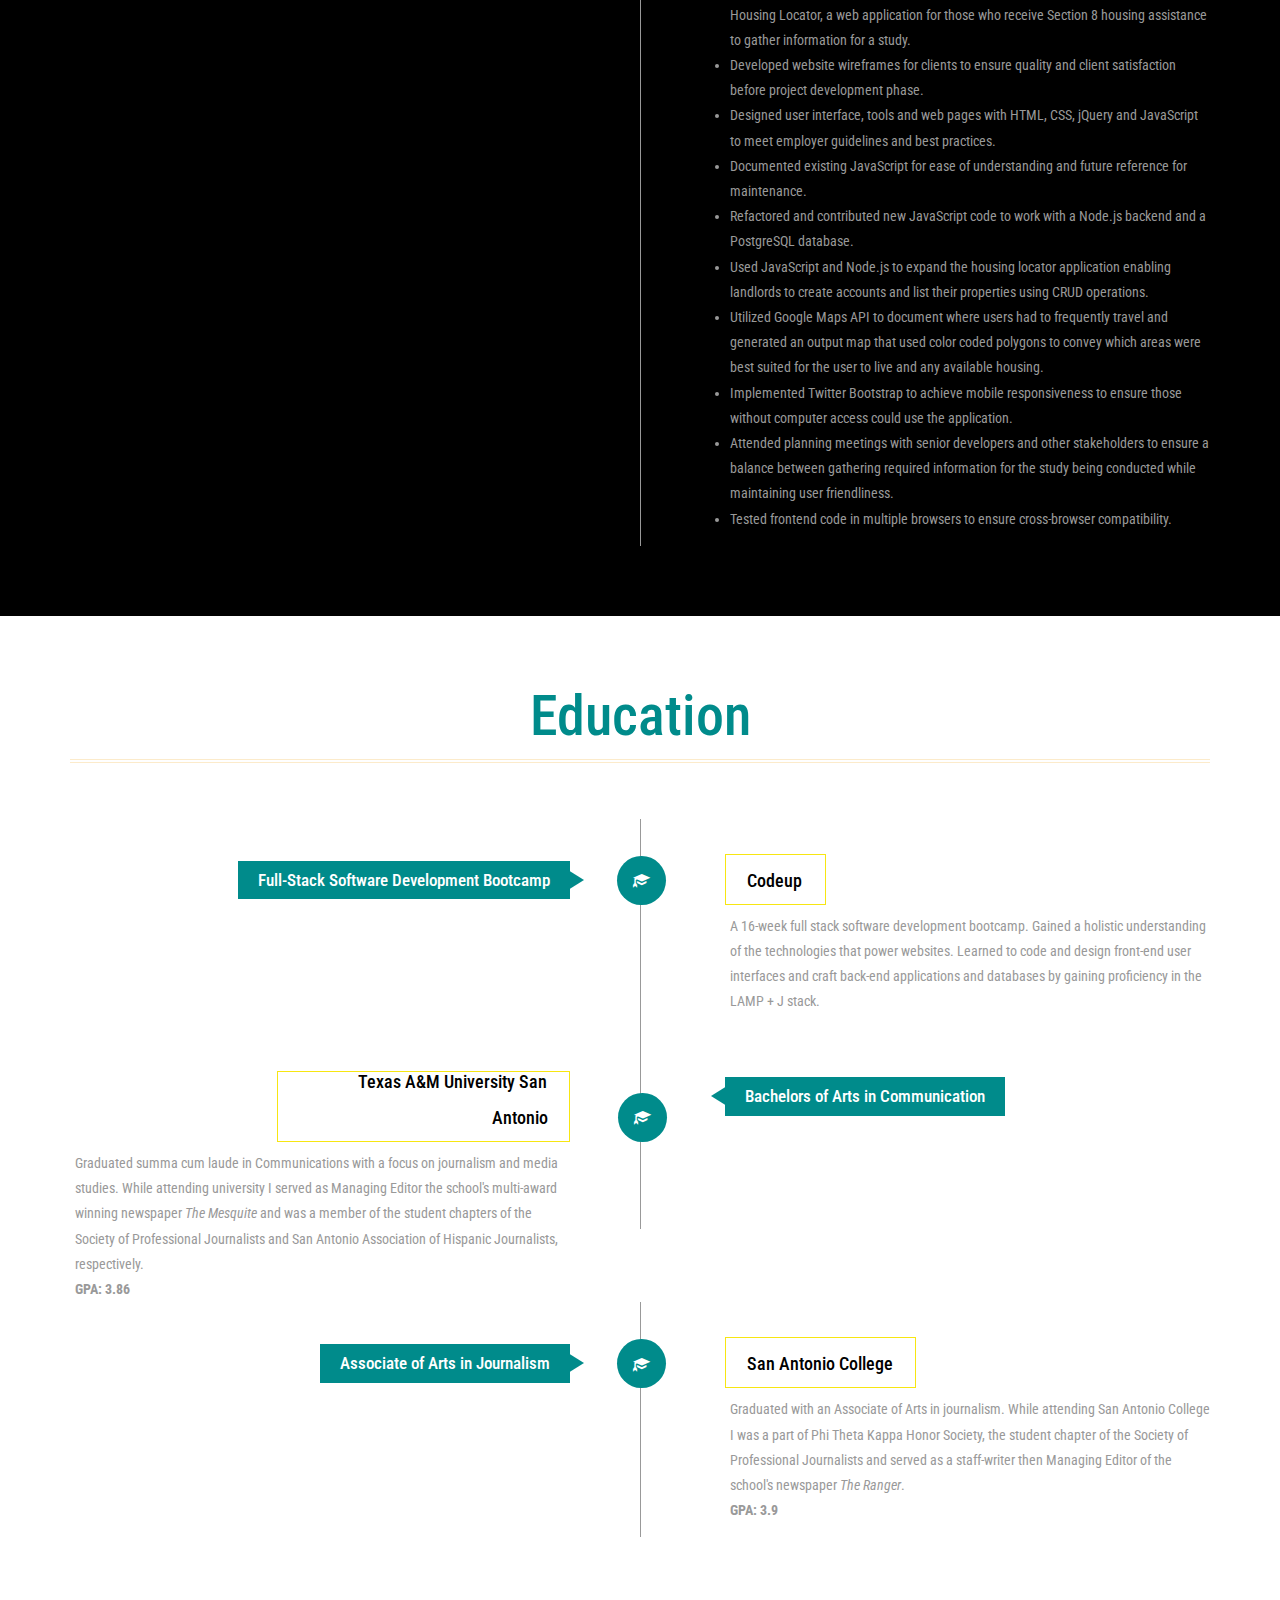
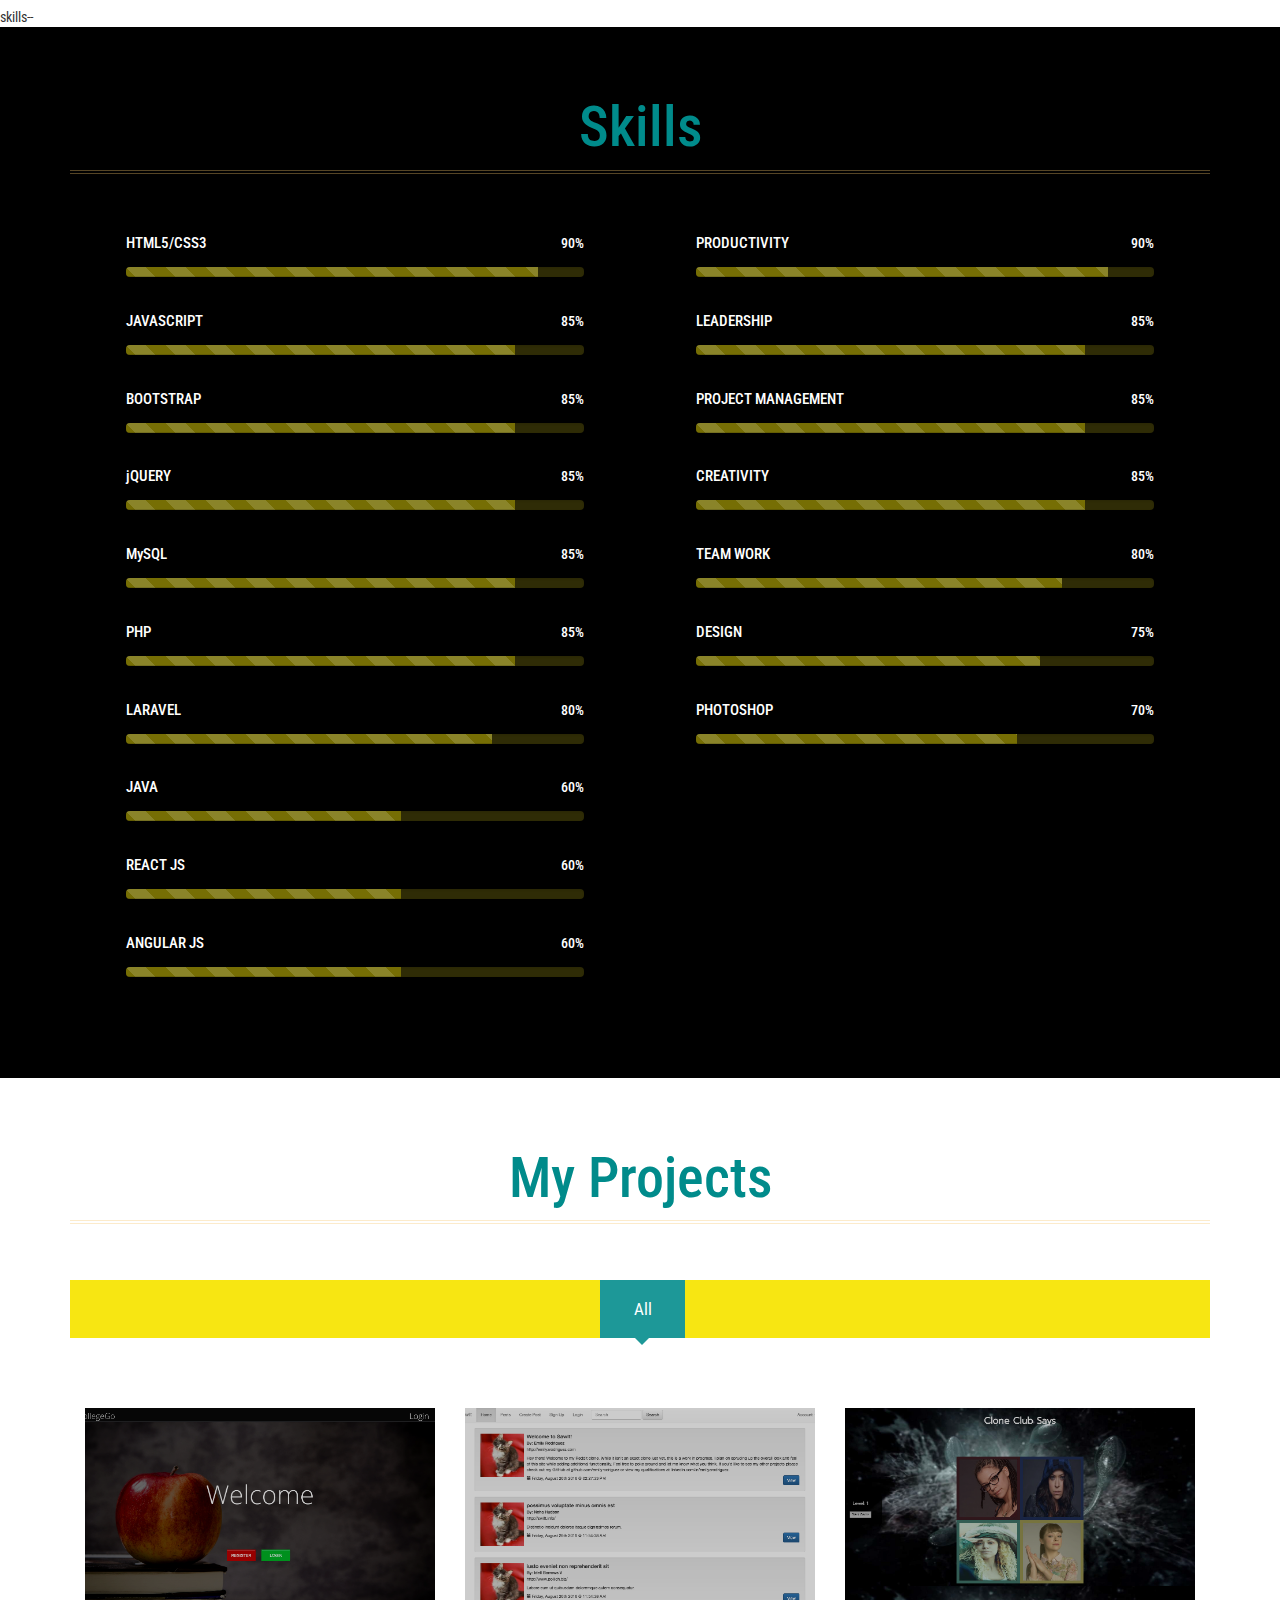
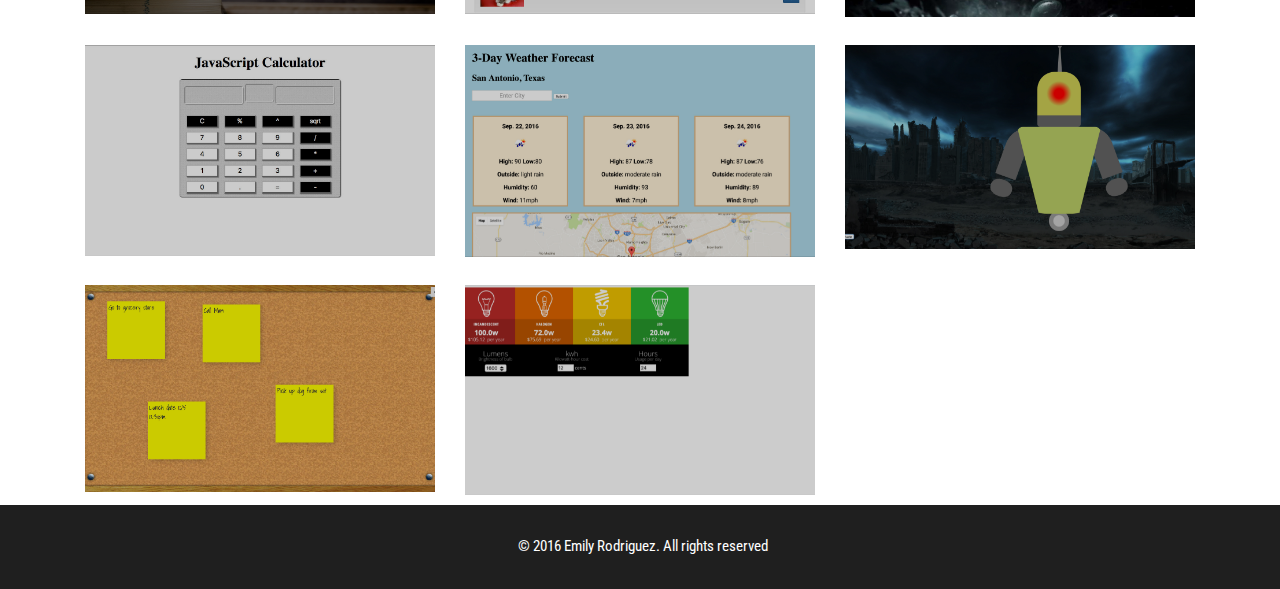
==== commit bab8c7a7: "Revert skills section" ====
--- a/public/index.html
+++ b/public/index.html
@@ -162,41 +162,109 @@
 		</div>
 	</div>
 	<!--//education-->
-	<!--skills-->
-<div id="skills" class="skills">
-	<div class="container">
-		<h3 class="title">Skills</h3>
-		<div id="skillgraph" class="panel panel-default row skills-info">
-			<div class='panel-title text-Left '></div>
-			<div class='row skill-row'>
-				<span class='skillLabel'>Design<br>Adobe Photoshop, Adobe Indesign, Adobe Illustrator</span>
-				<span class='skillData-Wrapper'>
-				<span class='skillData bg-blue text-center' data-percent='50'>Beginner</span></span>
-			</div>
-			<div class='row skill-row'>
-				<span class='skillLabel'>Front End<br>HTML5, CSS3, Bootstrap, jQuery</span>
-				<span class='skillData-Wrapper'>
-				<span class='skillData bg-rust' data-percent='70'>Intermediate</span></span>
-			</div>
-			<div class='row skill-row'>
-				<span class='skillLabel'>Back End <br>Laravel, PHP, MySQL</span>
-				<span class='skillData-Wrapper'>
-				<span class='skillData bg-blue' data-percent='60'>Intermediate</span></span>
-			</div>
-			<div class='row skill-row'>
-				<span class='skillLabel'>Personal Skills<br>Productivity, Leadership, Creativity, Teamwork, Project Management, Adaptability, Problem-solving, Self-motivating, Decision-making</span>
-				<span class='skillData-Wrapper'>
-				<span class='skillData bg-blue text-center' data-percent='70'>Intermediate</span></span>
-			</div>
-			<div class='row skill-row'>
-				<span class='skillLabel'>Additional Skills<br>Java, AngularJS, Google Maps API, WordPress, Adobe Photoshop, Adobe InDesign</span>
-				<span class='skillData-Wrapper'>
-				<span class='skillData bg-rust' data-percent='50'>Beginner</span></span>
-			</div>
-		</div>
-	</div>
-</div>
-	<!--//education-->
+	skills--
+
+
+ 	<div id="skills" class="skills">
+		<div class="container">
+			<h3 class="title">Skills</h3>
+			<div class="skills-info">
+				<div class="col-md-6 bar-grids">
+					<h6>HTML5/CSS3<span>90% </span></h6>
+					<div class="progress">
+						<div class="progress-bar progress-bar-striped active" style="width: 90%">
+						</div>
+					</div>
+					<h6>JAVASCRIPT  <span> 85% </span></h6>
+					<div class="progress">
+						<div class="progress-bar progress-bar-striped active" style="width: 85%">
+						</div>
+					</div>
+					<h6>BOOTSTRAP  <span> 85% </span></h6>
+					<div class="progress">
+						<div class="progress-bar progress-bar-striped active" style="width: 85%">
+						</div>
+					</div>
+					<h6>jQUERY<span> 85% </span></h6>
+					<div class="progress">
+						<div class="progress-bar progress-bar-striped active" style="width: 85%">
+						</div>
+					</div>
+
+					<h6>MySQL<span> 85% </span></h6>
+					<div class="progress">
+						<div class="progress-bar progress-bar-striped active" style="width: 85%">
+						</div>
+					</div>
+					<h6>PHP<span>85% </span></h6>
+					<div class="progress">
+						<div class="progress-bar progress-bar-striped active" style="width: 85%">
+						</div>
+					</div>
+
+					<h6>LARAVEL<span> 80% </span></h6>
+					<div class="progress">
+						<div class="progress-bar progress-bar-striped active" style="width: 80%">
+						</div>
+					</div>
+					<h6>JAVA<span> 60% </span></h6>
+					<div class="progress">
+						<div class="progress-bar progress-bar-striped active" style="width: 60%">
+						</div>
+					</div>
+					<h6>REACT JS<span> 60% </span></h6>
+					<div class="progress">
+						<div class="progress-bar progress-bar-striped active" style="width: 60%">
+						</div>
+					</div>
+					<h6>ANGULAR JS<span> 60% </span></h6>
+					<div class="progress">
+						<div class="progress-bar progress-bar-striped active" style="width: 60%">
+						</div>
+					</div>
+				</div>
+				<div class="col-md-6 bar-grids">
+					<h6>PRODUCTIVITY<span> 90% </span></h6>
+					<div class="progress">
+						<div class="progress-bar progress-bar-striped active" style="width: 90%">
+						</div>
+					</div>
+					<h6>LEADERSHIP<span> 85% </span></h6>
+					<div class="progress">
+						<div class="progress-bar progress-bar-striped active" style="width: 85%">
+						</div>
+					</div>
+					<h6>PROJECT MANAGEMENT <span> 85% </span></h6>
+					<div class="progress">
+						<div class="progress-bar progress-bar-striped active" style="width: 85%">
+						</div>
+					</div>
+					<h6>CREATIVITY<span> 85% </span></h6>
+					<div class="progress">
+						<div class="progress-bar progress-bar-striped active" style="width: 85%">
+						</div>
+					</div>
+					<h6>TEAM WORK<span> 80% </span></h6>
+					<div class="progress">
+						<div class="progress-bar progress-bar-striped active" style="width: 80%">
+						</div>
+					</div>
+					<h6>DESIGN<span> 75% </span></h6>
+					<div class="progress">
+						<div class="progress-bar progress-bar-striped active" style="width: 75%">
+						</div>
+					</div>
+					<h6>PHOTOSHOP<span> 70% </span></h6>
+					<div class="progress">
+						<div class="progress-bar progress-bar-striped active" style="width: 70%">
+						</div>
+					</div>
+				</div>
+				<div class="clearfix"> </div>
+			</div>
+		</div>
+	</div> 
+	<!--//education
 	<!--portfolio-->
 	<div id="projects" class="portfolio">
 		<div class="container">
@@ -324,6 +392,38 @@
 			</div>
 		</div>
 	</div>
+	<!--//portfolio-->
+	<!--contact -->
+	<!-- <div class="welcome contact" id="contact">
+		<div class="container">
+			<h3 class="title">Contact</h3>
+			<div class="contact-row">
+				<div class="col-md-6 contact-right">
+					<div class="address-left">
+				
+						<p>San Antonio, Texas</p>
+					</div>
+					<div class="address-right">
+						<p>Call me: (210)459-3305</p>
+						<p>E-mail: <a href="mailto:info@example.com">rodriguez.emily1993@gmail.com</a></p>
+					</div>
+					<div class="clearfix"></div>
+					<div class="contact-form">
+						<form action="mailto:rodriguez.emily1993@gmail.com" method="post">
+							<input type="text" name="Name" placeholder="Name" required="">
+							<input class="email" name="Email" type="text" placeholder="Email" required="">
+							<input class="phone" name="phone" type="text" placeholder="Phone" required="">
+							<textarea name="Message" placeholder="Message" required=""></textarea>
+							<input type="submit" value="submit" >
+						</form>
+					</div>
+				</div>
+				<div class="clearfix"></div>
+			</div>
+		</div>
+	</div> -->
+	<!--//contact -->
+	<!--footer-->
 	<div class="footer">
 		<div class="container">
 			<p>© 2016 Emily Rodriguez. All rights reserved</p>
@@ -377,20 +477,27 @@
 		</script>
 		<script type="text/javascript">
 			function loadSkillgraph() {
-				$(".skillData").each(function(index, element) {
-				    var mydata = $(element).data();
-				    var cnt = 0;
-				    function go() {
-				        if (cnt++ < mydata['percent']) {
-				            setTimeout(go, 10);
-				        }
-				        $(element).css('width', cnt + '%');
-
-				    }
-				    go();
-				});
-			}
-			loadSkillgraph();
+$(".skillData").each(function(index, element) {
+    // element == this
+    var mydata = $(element).data();
+    var cnt = 0;
+
+    //recursive call with a time delay so user can see graph draw.
+    function go() {
+        if (cnt++ < mydata['percent']) {
+            setTimeout(go, 10);
+        }
+        $(element).css('width', cnt + '%');
+
+    }
+
+    go();
+
+});
+
+}
+
+loadSkillgraph();
 		</script>
 		<!--//smooth-scrolling-of-move-up-->
     	<script src="js/bootstrap.js"></script>
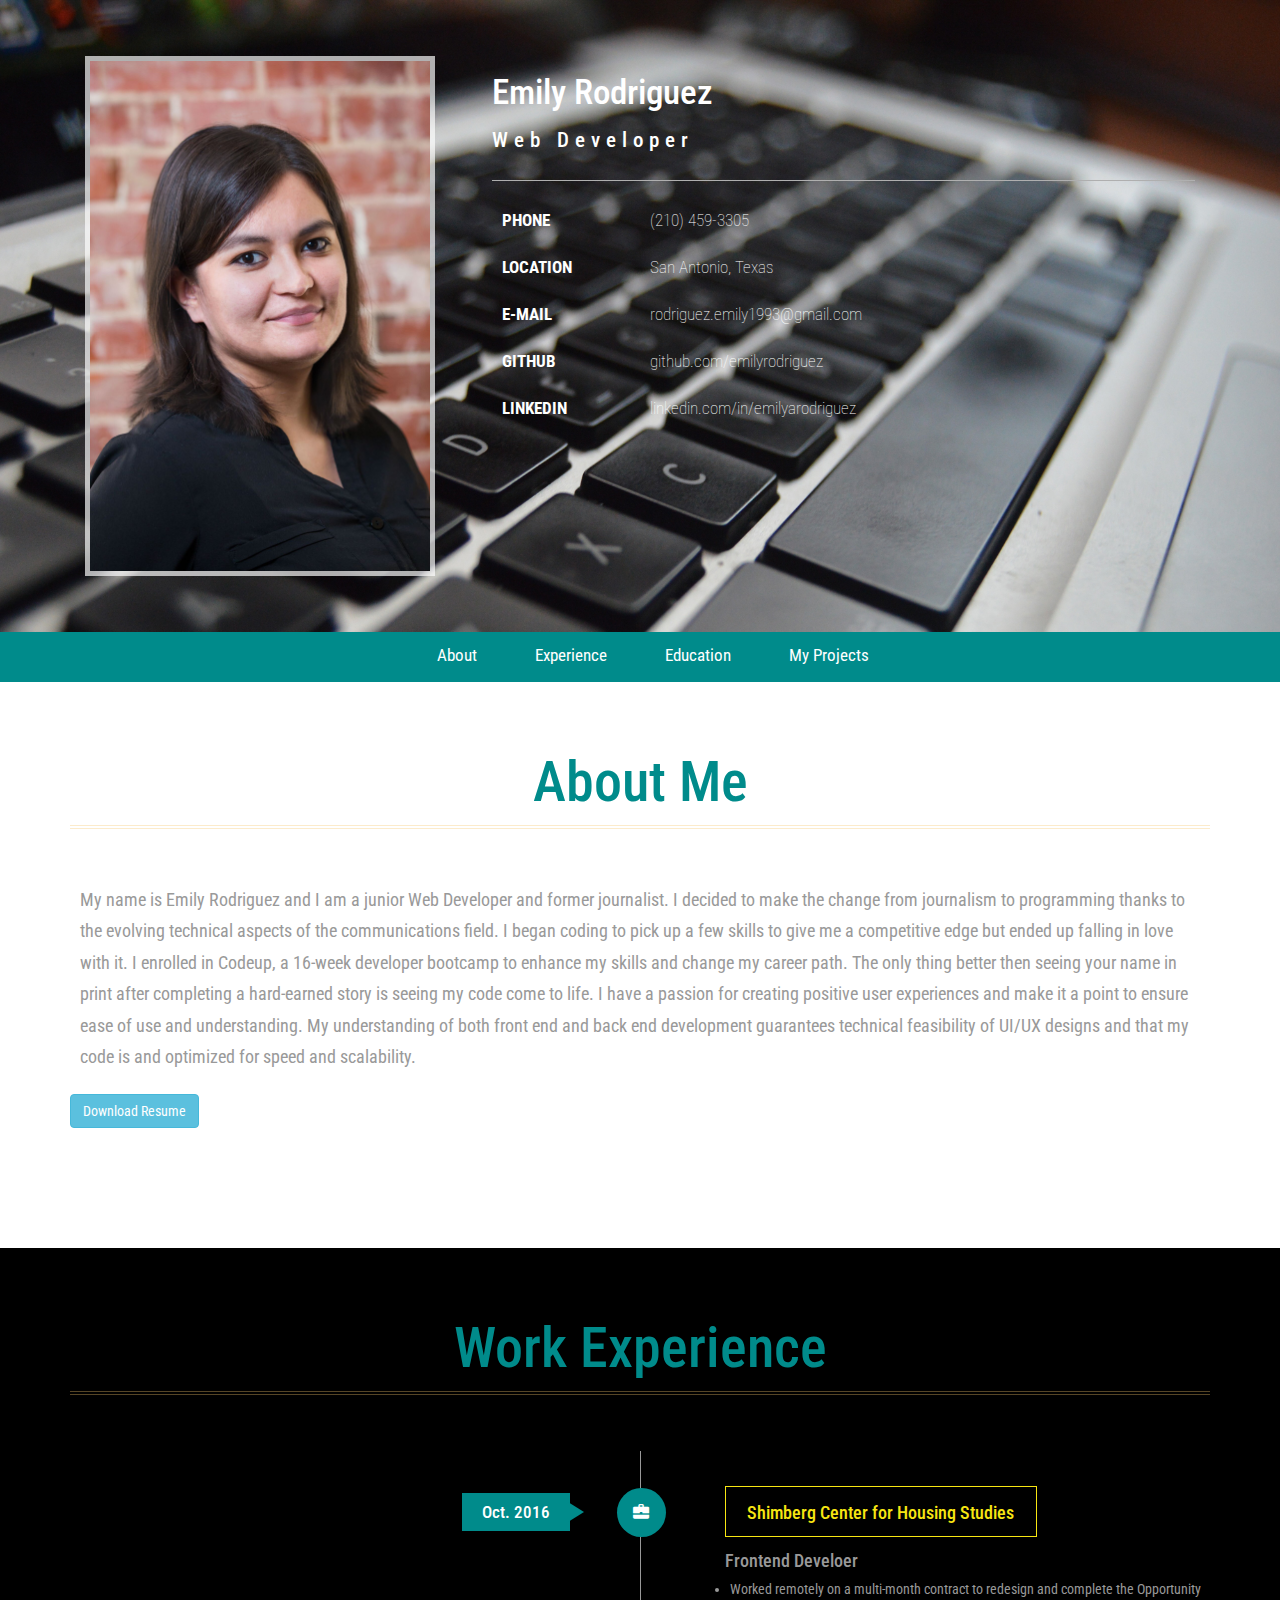
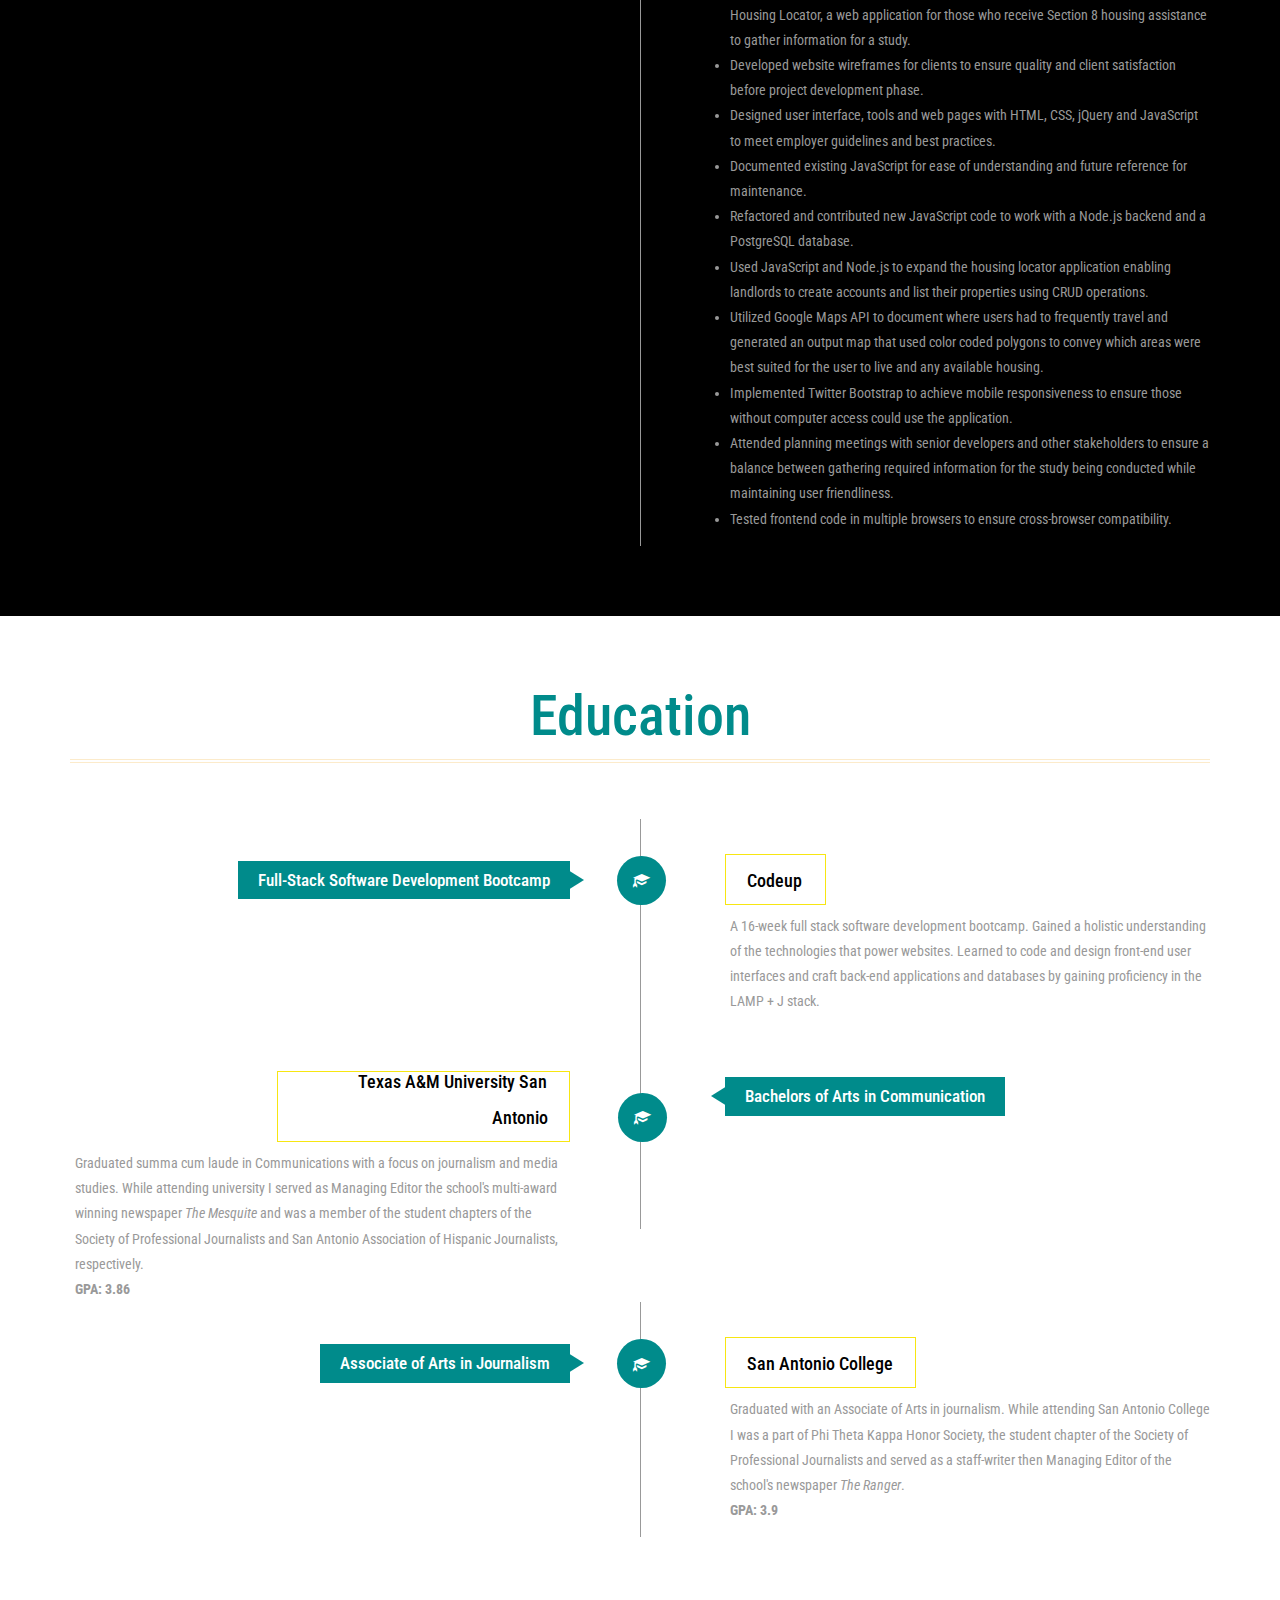
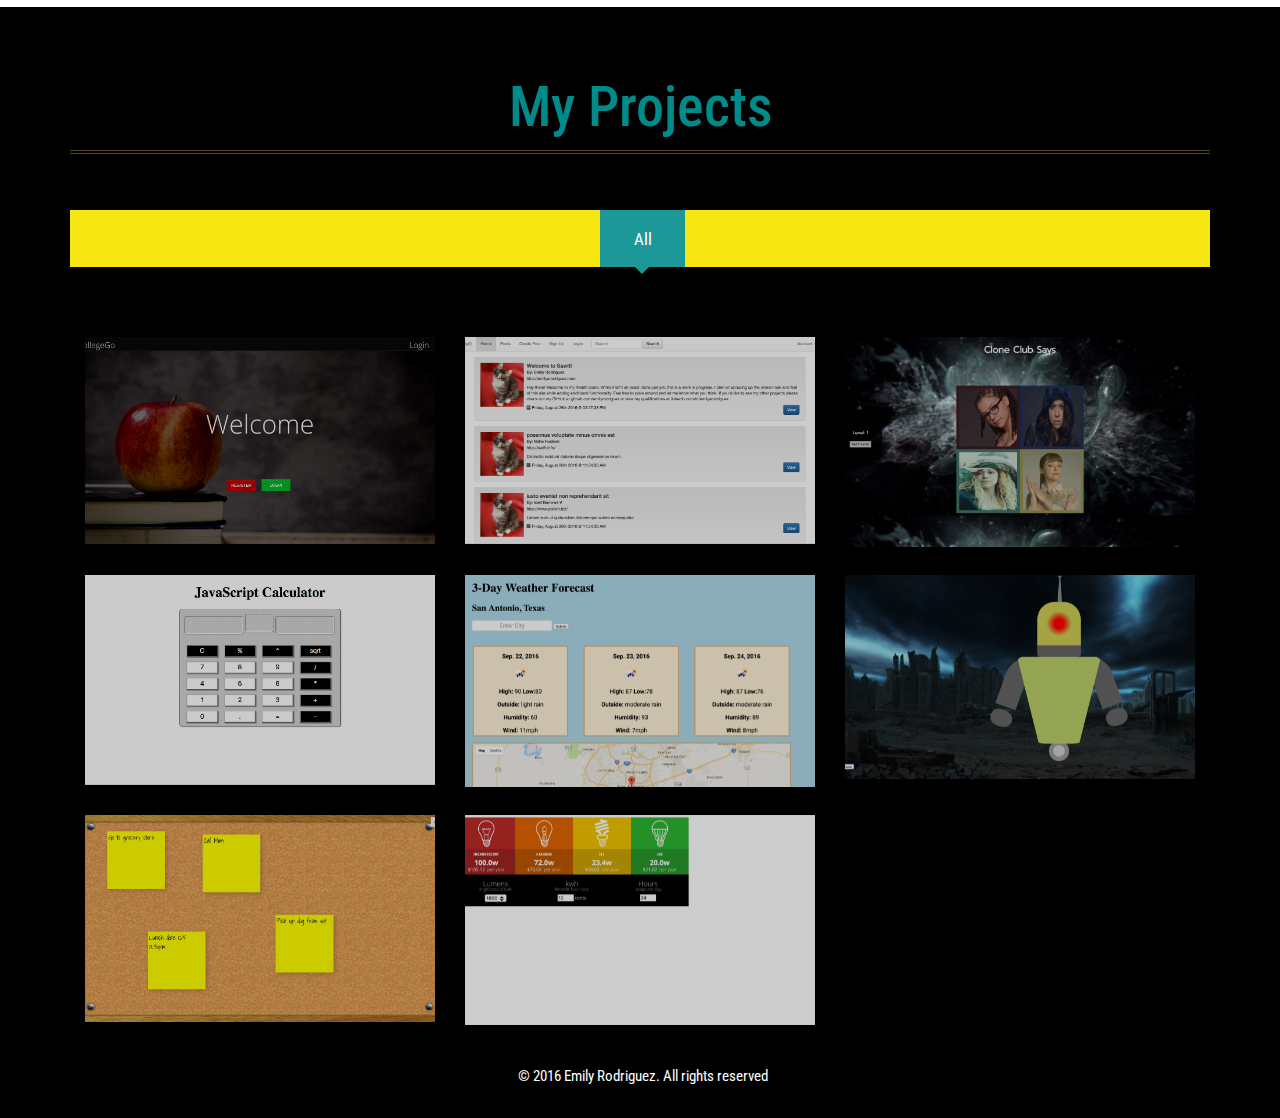
==== commit 3db49825: "Got rid of skills, changed color on portfolio section" ====
--- a/public/index.html
+++ b/public/index.html
@@ -73,7 +73,6 @@
 						<li><a href="#about" class="scroll">About</a></li>
 						<li><a href="#work" class="scroll">Experience</a></li>
 						<li><a href="#education" class="scroll">Education</a></li>
-						<li><a href="#skills" class="scroll">Skills</a></li>
 						<li><a href="#projects" class="scroll">My Projects</a></li>
 					</ul>
 					<div class="clearfix"> </div>
@@ -162,7 +161,7 @@
 		</div>
 	</div>
 	<!--//education-->
-	skills--
+<!-- 	skills--
 
 
  	<div id="skills" class="skills">
@@ -263,7 +262,7 @@
 				<div class="clearfix"> </div>
 			</div>
 		</div>
-	</div> 
+	</div>  -->
 	<!--//education
 	<!--portfolio-->
 	<div id="projects" class="portfolio">
--- a/public/css/style.css
+++ b/public/css/style.css
@@ -1,67 +1,4 @@
-.bg-lightgray, .skillData-Wrapper {
-    background-color: #ddd;
-}
-.skillData-Wrapper {
-    width: 100%;
-}
-
-#skillgraphWrapper-break {
-  display: inline-block;
-  position: relative;
-  width: 100%; }
-
-#skillgraphWrapper-break:after {
-  margin-left: 85px;
-  content: '';
-  position: absolute;
-  height: 100%;
-  width: -moz-calc(100% - 85px + 15px);
-  width: -webkit-calc(100% - 85px + 15px);
-  width: calc(100% - 85px + 15px);
-  top: 0;
-  left: 0;
-  background: linear-gradient(to right, #000 2px, transparent 2px);
-  background-size: 10%;
-  background-color: rgba(255, 0, 0, 0.2); }
-
-#skillgraph {
-  padding: 1em; }
-
-.skill-row-break {
-  border-color: red;
-  border-width: 2px;
-  border-style: solid; }
-
-.skill-row {
-  margin: 0 0 20px 0; }
-
-.skillLabel {
-  float: left;
-  width: 100%;
-  color: black; }
-
-.skillData, .skillData-Wrapper {
-  line-height: 0.1 0.7em;
-  height: 0.1 0.7em;
-  width: .1em;
-  float: left;
-  color: white;
-  text-align: center; }
-
-.skillData-Wrapper {
-  width: 100%; }
-
-.bg-blue {
-  background-color: #0f434c; }
-
-.bg-red {
-  background-color: red; }
- 
- .bg-rust {
-    background-color: #33a4c9;
-}
-  
- /* section classes */
+/* section classes */
 .sectionTitle {
     padding: 0 0 0px 70px;
     margin: 50px 0;
@@ -293,6 +230,9 @@
 /*--//about--*/
 /*--work--*/
 .work {
+	background: #000;
+}
+.portfolio {
 	background: #000;
 }
 .work-left {
@@ -727,9 +667,9 @@
 	padding: 2em 0;
 	margin-top: 10px;
 	text-align: center;
-	background: #1F1F1F;
+	background: #000;
 	margin-bottom: -80px;
-	box-shadow: 0px 100px 0px 100px #1F1F1F;
+	box-shadow: 0px 100px 0px 100px #000;
 }
 .footer p {
 	color: #fff;
@@ -1187,53 +1127,4 @@
 	.contact-form input[type="submit"] {
 		font-size: 0.9em;
 	}
-}
-@media(max-width:320px){
-	.banner-info {
-		padding: 1em 0;
-	}
-	.header-left {
-		width: 50%;
-	}
-	.header-right h1 {
-		font-size: 1.8em;
-	}
-	.header-right h6 {
-		letter-spacing: 1px;
-	}
-	ul.address li ul.address-text li {
-		font-size: 0.9em;
-	}
-	ul.address li ul.address-text li:nth-child(1) {
-		width: 25%;
-	}
-	ul.nav.menu li a {
-		padding: 0.6em 1.5em;
-		font-size: 1em;
-	}
-	.about, .work, .education, .skills, .portfolio, .contact {
-		padding: 1em 0;
-	}
-	h3.title {
-		font-size: 2em;
-	}
-	.progress {
-		height: 7px;
-	}
-	.bar-grids {
-		padding: 0;
-	}
-	.bar-grids h6 {
-		font-size: 0.9em;
-	}
-	.resp-tab-item {
-		padding: 0.6em 1em;
-		font-size: 0.9em;
-	}
-	.contact-form input[type="text"] {
-		font-size: 0.9em;
-	}
-	.contact-form textarea {
-		font-size: 0.9em;
-	}
 }